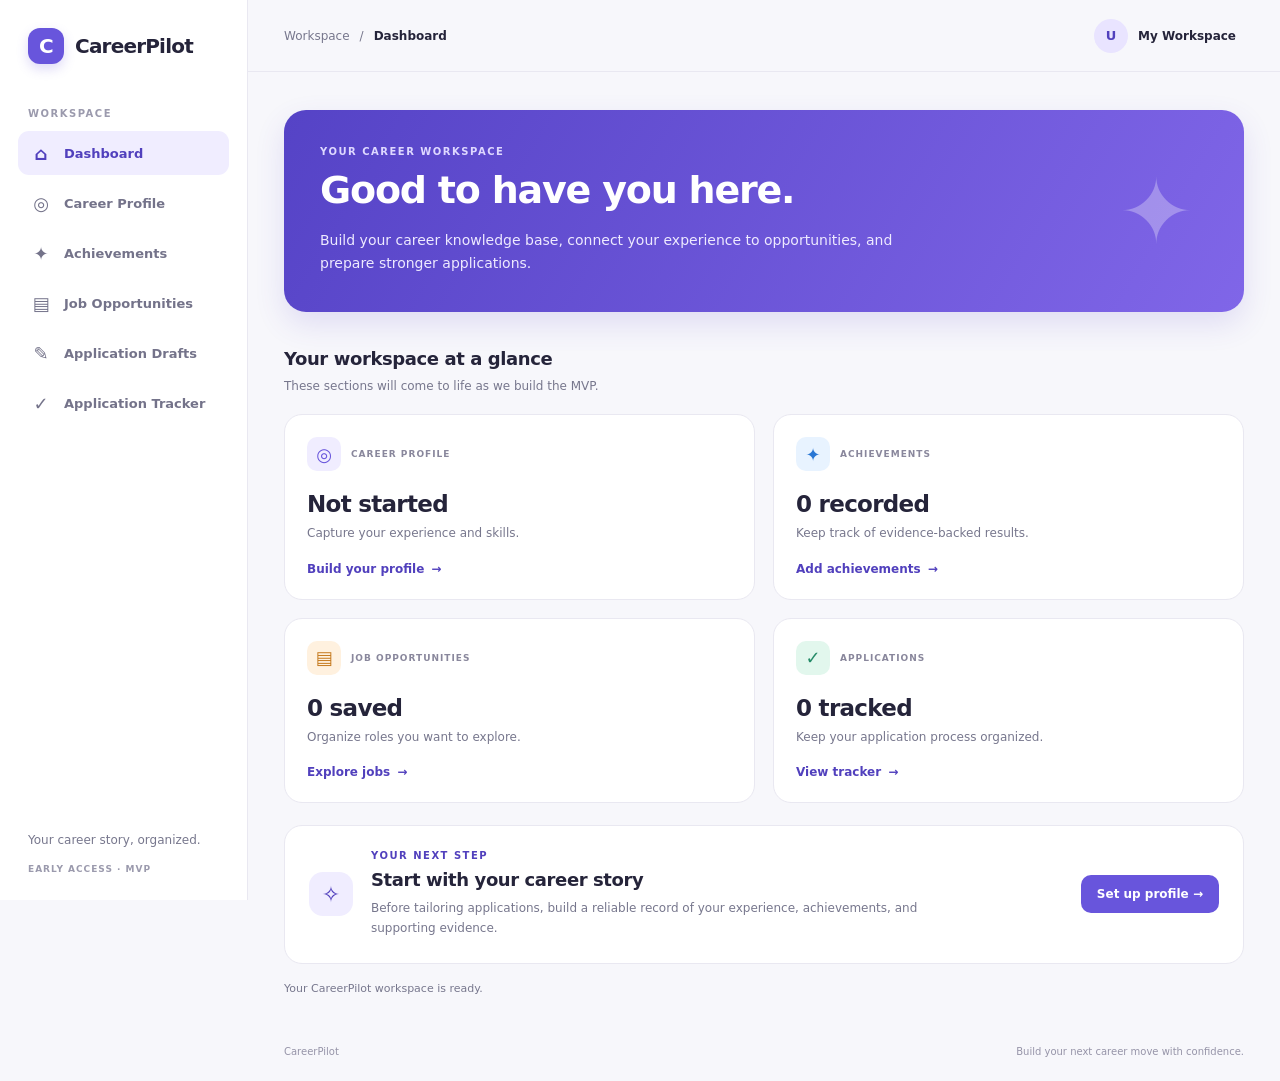
==== index.html @ 31413a55 "feat: refactor employment history into dialog-based CRUD" ====
<!DOCTYPE html>
<html lang="en">
<head>
  <meta charset="UTF-8">
  <meta name="viewport" content="width=device-width, initial-scale=1.0">
  <meta
    name="description"
    content="CareerPilot helps you organize your career evidence and job applications."
  >
  <title>CareerPilot — Job Search Copilot</title>
  <link rel="stylesheet" href="./src/css/styles.css">
  <script type="module" src="./src/js/app.js"></script>
</head>
<body>
  <!-- The sidebar and main column make up the shared application shell. -->
  <div class="app-shell">
    <aside class="sidebar" id="sidebar">
      <a
        class="brand"
        href="#dashboard"
        data-view="dashboard"
        aria-label="CareerPilot dashboard"
      >
        <span class="brand-mark" aria-hidden="true">C</span>
        <span>CareerPilot</span>
      </a>

      <p class="nav-heading">WORKSPACE</p>

      <nav class="main-nav" aria-label="Main navigation">
        <a class="nav-link active" href="#dashboard" data-view="dashboard"
          aria-current="page">
          <span class="nav-icon" aria-hidden="true">⌂</span>
          <span>Dashboard</span>
        </a>
        <a class="nav-link" href="#profile" data-view="profile">
          <span class="nav-icon" aria-hidden="true">◎</span>
          <span>Career Profile</span>
        </a>
        <a class="nav-link" href="#achievements" data-view="achievements">
          <span class="nav-icon" aria-hidden="true">✦</span>
          <span>Achievements</span>
        </a>
        <a class="nav-link" href="#jobs" data-view="jobs">
          <span class="nav-icon" aria-hidden="true">▤</span>
          <span>Job Opportunities</span>
        </a>
        <a class="nav-link" href="#drafts" data-view="drafts">
          <span class="nav-icon" aria-hidden="true">✎</span>
          <span>Application Drafts</span>
        </a>
        <a class="nav-link" href="#applications" data-view="applications">
          <span class="nav-icon" aria-hidden="true">✓</span>
          <span>Application Tracker</span>
        </a>
      </nav>

      <div class="sidebar-bottom">
        <p class="sidebar-note">Your career story, organized.</p>
        <span class="version-label">EARLY ACCESS · MVP</span>
      </div>
    </aside>

    <div class="main-column">
      <header class="topbar">
        <button
          class="menu-toggle"
          id="menu-toggle"
          type="button"
          aria-label="Toggle navigation"
          aria-expanded="false"
          aria-controls="sidebar"
        >☰</button>

        <div class="breadcrumb">
          <span>Workspace</span>
          <span aria-hidden="true">/</span>
          <span id="current-section">Dashboard</span>
        </div>

        <button class="profile-button" type="button" aria-label="User profile">
          <span class="avatar" aria-hidden="true">U</span>
          <span class="profile-label">My Workspace</span>
        </button>
      </header>

      <main id="main-content" class="main-content" tabindex="-1">
        <div
          class="ordinary-notification"
          id="ordinary-notification"
          hidden
        >
          <span class="ordinary-notification__message"></span>
          <button
            class="ordinary-notification__dismiss"
            type="button"
            aria-label="Dismiss notification"
          >Dismiss</button>
        </div>

        <div
          class="persistence-status"
          id="persistence-status"
          role="status"
          aria-live="polite"
          aria-atomic="true"
          hidden
        >
          <p class="persistence-status__message" id="persistence-persistent-warning" hidden></p>
          <p class="persistence-status__message" id="persistence-transient-warning" hidden></p>
        </div>

        <div
          class="discard-confirmation"
          id="discard-confirmation"
          role="group"
          aria-labelledby="discard-confirmation-title"
          aria-describedby="discard-confirmation-description"
          hidden
        >
          <h2 id="discard-confirmation-title">Discard unsaved changes?</h2>
          <p id="discard-confirmation-description">
            Your changes will be lost if you discard them.
          </p>
          <div class="discard-confirmation__actions">
            <button class="discard-confirmation__continue" id="continue-editing" type="button">
              Continue editing
            </button>
            <button class="discard-confirmation__discard" id="discard-changes" type="button">
              Discard changes
            </button>
          </div>
        </div>

        <section
          class="dashboard-view"
          data-page-view="dashboard"
          aria-labelledby="page-title"
        >
          <section class="welcome-section">
            <div>
              <p class="eyebrow">YOUR CAREER WORKSPACE</p>
              <h1 id="page-title">Good to have you here.</h1>
              <p class="welcome-copy">
                Build your career knowledge base, connect your experience to
                opportunities, and prepare stronger applications.
              </p>
            </div>
            <div class="welcome-symbol" aria-hidden="true">✦</div>
          </section>

          <section class="section-heading">
            <div>
              <h2>Your workspace at a glance</h2>
              <p>These sections will come to life as we build the MVP.</p>
            </div>
          </section>

          <section class="summary-grid" aria-label="Workspace overview">
            <article class="summary-card">
              <div class="card-top">
                <span class="card-icon purple" aria-hidden="true">◎</span>
                <span class="card-label">CAREER PROFILE</span>
              </div>
              <p class="card-value">Not started</p>
              <p class="card-description">Capture your experience and skills.</p>
              <a href="#profile" data-view="profile" class="card-link">
                Build your profile <span aria-hidden="true">→</span>
              </a>
            </article>

            <article class="summary-card">
              <div class="card-top">
                <span class="card-icon blue" aria-hidden="true">✦</span>
                <span class="card-label">ACHIEVEMENTS</span>
              </div>
              <p class="card-value">0 recorded</p>
              <p class="card-description">Keep track of evidence-backed results.</p>
              <a href="#achievements" data-view="achievements" class="card-link">
                Add achievements <span aria-hidden="true">→</span>
              </a>
            </article>

            <article class="summary-card">
              <div class="card-top">
                <span class="card-icon orange" aria-hidden="true">▤</span>
                <span class="card-label">JOB OPPORTUNITIES</span>
              </div>
              <p class="card-value">0 saved</p>
              <p class="card-description">Organize roles you want to explore.</p>
              <a href="#jobs" data-view="jobs" class="card-link">
                Explore jobs <span aria-hidden="true">→</span>
              </a>
            </article>

            <article class="summary-card">
              <div class="card-top">
                <span class="card-icon green" aria-hidden="true">✓</span>
                <span class="card-label">APPLICATIONS</span>
              </div>
              <p class="card-value">0 tracked</p>
              <p class="card-description">Keep your application process organized.</p>
              <a href="#applications" data-view="applications" class="card-link">
                View tracker <span aria-hidden="true">→</span>
              </a>
            </article>
          </section>

          <section class="next-step-card">
            <div class="next-step-icon" aria-hidden="true">✧</div>
            <div>
              <p class="eyebrow">YOUR NEXT STEP</p>
              <h2>Start with your career story</h2>
              <p>
                Before tailoring applications, build a reliable record of your
                experience, achievements, and supporting evidence.
              </p>
            </div>
            <a href="#profile" data-view="profile" class="primary-link">
              Set up profile <span aria-hidden="true">→</span>
            </a>
          </section>
        </section>

        <section
          class="profile-view"
          data-page-view="profile"
          aria-labelledby="profile-title"
          hidden
        >
          <div class="profile-card">
            <p class="eyebrow">YOUR CAREER STORY</p>
            <h1 id="profile-title">Career Profile</h1>
            <p class="profile-description">
              Capture the professional details you want to keep together.
            </p>
            <p class="profile-memory-note">
              Changes are saved in this browser when storage is available.
              Storage warnings will indicate when a change could not be saved.
            </p>

            <section id="profile-empty-state" aria-labelledby="profile-empty-title" hidden>
              <h2 id="profile-empty-title">Your profile is ready to create</h2>
              <p>Add your name, professional headline, summary, and skills.</p>
            </section>

            <section id="profile-details" aria-labelledby="profile-display-name" hidden>
              <h2 id="profile-display-name"></h2>
              <p id="profile-display-headline"></p>
              <div aria-labelledby="profile-summary-heading">
                <h3 id="profile-summary-heading">Summary</h3>
                <p id="profile-summary-text"></p>
                <button
                  id="profile-summary-toggle"
                  type="button"
                  aria-expanded="false"
                  aria-controls="profile-summary-text"
                  hidden
                >Expand summary</button>
              </div>
              <div aria-labelledby="profile-skills-heading">
                <h3 id="profile-skills-heading">Skills</h3>
                <ul id="profile-skills-list"></ul>
              </div>
            </section>

            <button class="profile-submit" id="profile-action" type="button">
              Create Profile
            </button>
          </div>

          <section class="employment-card" aria-labelledby="employment-title">
            <div class="employment-heading">
              <div>
                <p class="eyebrow">YOUR EXPERIENCE</p>
                <h2 id="employment-title" tabindex="-1">Employment History</h2>
                <p class="employment-description">Add roles to keep your work history organized.</p>
              </div>
              <button class="profile-submit" id="employment-add-action" type="button">
                Add Employment
              </button>
            </div>

            <div
              class="employment-list"
              id="employment-list"
              role="list"
              aria-label="Employment records"
              aria-live="polite"
            ></div>
            <p class="employment-empty" id="employment-empty">No employment records yet. Select Add Employment to add your first role.</p>
          </section>
        </section>

        <dialog
          class="profile-dialog"
          id="profile-dialog"
          aria-labelledby="profile-dialog-title"
          aria-describedby="profile-dialog-description"
        >
          <h2 id="profile-dialog-title">Create or edit your Career Profile</h2>
          <p id="profile-dialog-description">
            Add your name, professional headline, summary, and skills.
          </p>
          <form class="profile-form" id="profile-form" novalidate>
            <div class="profile-field">
              <label for="profile-full-name">Full name <span aria-hidden="true">*</span></label>
              <input
                id="profile-full-name"
                name="fullName"
                type="text"
                autocomplete="name"
                aria-describedby="profile-full-name-help profile-full-name-error"
                required
              >
              <p class="profile-field-help" id="profile-full-name-help">Your name as you want it shown in your profile.</p>
              <p class="profile-field-error" id="profile-full-name-error" hidden></p>
            </div>

            <div class="profile-field">
              <label for="profile-headline">Headline</label>
              <input
                id="profile-headline"
                name="headline"
                type="text"
                aria-describedby="profile-headline-error"
              >
              <p class="profile-field-error" id="profile-headline-error" hidden></p>
            </div>

            <div class="profile-field">
              <label for="profile-summary">Summary</label>
              <textarea
                id="profile-summary"
                name="summary"
                rows="5"
                aria-describedby="profile-summary-error"
              ></textarea>
              <p class="profile-field-error" id="profile-summary-error" hidden></p>
            </div>

            <div class="profile-field">
              <label for="profile-skills">Skills</label>
              <textarea
                id="profile-skills"
                name="skills"
                rows="5"
                aria-describedby="profile-skills-help profile-skills-error"
              ></textarea>
              <p class="profile-field-help" id="profile-skills-help">Enter one skill per line. Blank lines are ignored.</p>
              <p class="profile-field-error" id="profile-skills-error" hidden></p>
            </div>

            <div class="profile-form-actions">
              <button class="profile-submit" type="submit">Save profile</button>
              <button class="profile-cancel" id="profile-cancel" type="button">Cancel</button>
            </div>
          </form>
        </dialog>

        <dialog
          class="employment-dialog"
          id="employment-dialog"
          aria-labelledby="employment-dialog-title"
          aria-describedby="employment-dialog-description"
        >
          <h2 id="employment-dialog-title">Add or edit employment</h2>
          <p id="employment-dialog-description">
            Enter the employer, role, dates, and responsibilities for this employment record.
          </p>
          <form class="employment-form" id="employment-form" novalidate>
            <h3 class="employment-form-title" id="employment-form-title">Add employment</h3>

            <div class="employment-form-grid">
              <div class="profile-field">
                <label for="employment-employer">Employer <span aria-hidden="true">*</span></label>
                <input
                  id="employment-employer"
                  name="employer"
                  type="text"
                  aria-describedby="employment-employer-error"
                  required
                >
                <p class="profile-field-error" id="employment-employer-error" hidden></p>
              </div>

              <div class="profile-field">
                <label for="employment-role-title">Role title <span aria-hidden="true">*</span></label>
                <input
                  id="employment-role-title"
                  name="roleTitle"
                  type="text"
                  aria-describedby="employment-role-title-error"
                  required
                >
                <p class="profile-field-error" id="employment-role-title-error" hidden></p>
              </div>

              <div class="profile-field">
                <label for="employment-start-date">Start date <span aria-hidden="true">*</span></label>
                <input
                  id="employment-start-date"
                  name="startDate"
                  type="date"
                  aria-describedby="employment-start-date-error"
                  required
                >
                <p class="profile-field-error" id="employment-start-date-error" hidden></p>
              </div>

              <div class="profile-field">
                <label for="employment-end-date">End date</label>
                <input
                  id="employment-end-date"
                  name="endDate"
                  type="text"
                  placeholder="YYYY-MM-DD"
                  aria-describedby="employment-end-date-help employment-end-date-error"
                >
                <p class="profile-field-help" id="employment-end-date-help">Enter a date as YYYY-MM-DD, or leave blank if the end date is unknown.</p>
                <p class="profile-field-error" id="employment-end-date-error" hidden></p>
              </div>

              <div class="profile-field employment-current-field">
                <input
                  id="employment-is-current"
                  name="isCurrent"
                  type="checkbox"
                  aria-controls="employment-end-date"
                  aria-describedby="employment-is-current-help employment-is-current-error"
                >
                <label for="employment-is-current">This is my current role</label>
                <p class="profile-field-help" id="employment-is-current-help">When selected, the end date is disabled and saved with no end date.</p>
                <p class="profile-field-error" id="employment-is-current-error" hidden></p>
              </div>

              <div class="profile-field employment-responsibilities-field">
                <label for="employment-responsibilities">Responsibilities</label>
                <textarea
                  id="employment-responsibilities"
                  name="responsibilities"
                  rows="4"
                  aria-describedby="employment-responsibilities-help employment-responsibilities-error"
                ></textarea>
                <p class="profile-field-help" id="employment-responsibilities-help">Enter one responsibility per line. Blank lines are ignored.</p>
                <p class="profile-field-error" id="employment-responsibilities-error" hidden></p>
              </div>
            </div>

            <div class="profile-form-actions">
              <button class="profile-submit" id="employment-submit" type="submit">Save employment</button>
              <button class="employment-cancel" id="employment-cancel" type="button">Cancel</button>
            </div>
          </form>
        </dialog>

        <dialog
          class="employment-delete-dialog"
          id="employment-delete-dialog"
          aria-labelledby="employment-delete-dialog-title"
          aria-describedby="employment-delete-dialog-description"
        >
          <h2 id="employment-delete-dialog-title">Delete employment record?</h2>
          <div id="employment-delete-dialog-description">
            <p>
              Delete <strong id="employment-delete-record-name">this employment record</strong>.
              Linked achievements will remain but become unlinked.
            </p>
            <p>
              Linked achievements currently marked Verified will become Unverified.
              Other achievement content will remain unchanged.
            </p>
          </div>
          <div class="employment-delete-dialog-actions">
            <button class="employment-cancel" id="employment-delete-cancel" type="button">
              Cancel
            </button>
            <button class="employment-action employment-action--delete" id="employment-delete-confirm" type="button">
              Delete employment
            </button>
          </div>
        </dialog>

        <section
          class="achievement-view"
          data-page-view="achievements"
          aria-labelledby="achievements-title"
          hidden
        >
          <div class="achievement-card">
            <p class="eyebrow">YOUR CAREER EVIDENCE</p>
            <h1 id="achievements-title" tabindex="-1">Achievements</h1>
            <p class="achievement-description">
              Record actual results separately from potential impact, and keep
              supporting information together with each achievement.
            </p>
            <p class="achievement-verification-help" id="achievement-verification-help">
              Verification applies to the whole achievement. Unverified means it
              has not been confirmed; needs confirmation means you have marked it
              for further review; verified means you deliberately reviewed and
              confirmed it. Evidence and metric basis do not set verification.
            </p>
            <p class="achievement-memory-note">
              Changes are saved in this browser when storage is available.
              Storage warnings will indicate when a change could not be saved.
            </p>

            <div
              class="achievement-list"
              id="achievement-list"
              role="list"
              aria-label="Achievement records"
              aria-live="polite"
            ></div>
            <p class="achievement-empty" id="achievement-empty">
              No achievements yet. Add your first achievement below.
            </p>
            <form class="achievement-form" id="achievement-form" novalidate>
              <h2 class="achievement-form-title" id="achievement-form-title">
                Add achievement
              </h2>

              <div class="achievement-form-grid">
                <div class="achievement-field">
                  <label for="achievement-title">Title <span aria-hidden="true">*</span></label>
                  <input
                    id="achievement-title"
                    name="title"
                    type="text"
                    aria-describedby="achievement-title-error"
                    required
                  >
                  <p class="achievement-field-error" id="achievement-title-error" hidden></p>
                </div>

                <div class="achievement-field">
                  <label for="achievement-context">Context</label>
                  <textarea
                    id="achievement-context"
                    name="context"
                    rows="3"
                    aria-describedby="achievement-context-error"
                  ></textarea>
                  <p class="achievement-field-error" id="achievement-context-error" hidden></p>
                </div>

                <div class="achievement-field">
                  <label for="achievement-contribution">Contribution <span aria-hidden="true">*</span></label>
                  <textarea
                    id="achievement-contribution"
                    name="contribution"
                    rows="3"
                    aria-describedby="achievement-contribution-error"
                    required
                  ></textarea>
                  <p class="achievement-field-error" id="achievement-contribution-error" hidden></p>
                </div>

                <div class="achievement-field">
                  <label for="achievement-outcome">Actual outcome</label>
                  <textarea
                    id="achievement-outcome"
                    name="outcome"
                    rows="3"
                    aria-describedby="achievement-outcome-help achievement-outcome-error"
                  ></textarea>
                  <p class="achievement-field-help" id="achievement-outcome-help">
                    Describe a result that actually happened.
                  </p>
                  <p class="achievement-field-error" id="achievement-outcome-error" hidden></p>
                </div>

                <div class="achievement-field">
                  <label for="achievement-potential-impact">Potential impact</label>
                  <textarea
                    id="achievement-potential-impact"
                    name="potentialImpact"
                    rows="3"
                    aria-describedby="achievement-potential-impact-help achievement-potential-impact-error"
                  ></textarea>
                  <p class="achievement-field-help" id="achievement-potential-impact-help">
                    Describe an expected, estimated, or possible benefit; this is separate from the actual outcome.
                  </p>
                  <p class="achievement-field-error" id="achievement-potential-impact-error" hidden></p>
                </div>

                <div class="achievement-field">
                  <label for="achievement-employment">Employment record</label>
                  <select
                    id="achievement-employment"
                    name="employmentId"
                    aria-describedby="achievement-employment-error"
                  >
                    <option value="">No employment link</option>
                  </select>
                  <p class="achievement-field-error" id="achievement-employment-error" hidden></p>
                </div>
              </div>

              <fieldset class="achievement-collection">
                <legend>Actions</legend>
                <p class="achievement-field-help">Add each action as a separate entry.</p>
                <div class="achievement-entries" id="achievement-actions"></div>
                <button class="achievement-secondary" id="achievement-add-action" type="button">
                  Add action
                </button>
              </fieldset>

              <fieldset class="achievement-collection">
                <legend>Metrics</legend>
                <p class="achievement-field-help">
                  Add one or more metrics. A measured metric is not automatically verified.
                </p>
                <div class="achievement-entries" id="achievement-metrics"></div>
                <button class="achievement-secondary" id="achievement-add-metric" type="button">
                  Add metric
                </button>
              </fieldset>

              <fieldset class="achievement-collection">
                <legend>Supporting evidence</legend>
                <p class="achievement-field-help" id="achievement-evidence-help">
                  Enter each evidence value as JSON, such as a quoted string, number, object, array, boolean, or null.
                </p>
                <div class="achievement-entries" id="achievement-evidence"></div>
                <button class="achievement-secondary" id="achievement-add-evidence" type="button">
                  Add evidence entry
                </button>
              </fieldset>

              <div class="achievement-form-actions">
                <button class="achievement-submit" id="achievement-submit" type="submit">
                  Add achievement
                </button>
                <button class="achievement-cancel" id="achievement-cancel" type="button" hidden>
                  Cancel edit
                </button>
              </div>
            </form>
          </div>
        </section>

        <section
          class="placeholder-view"
          data-page-view="jobs"
          aria-labelledby="jobs-title"
          hidden
        >
          <div class="placeholder-card">
            <p class="eyebrow">YOUR NEXT OPPORTUNITY</p>
            <h1 id="jobs-title">Job Opportunities</h1>
            <p class="placeholder-description">
              A future space for saved jobs and the requirements you want to explore.
            </p>
            <p class="coming-soon">Coming soon</p>
          </div>
        </section>

        <section
          class="placeholder-view"
          data-page-view="drafts"
          aria-labelledby="drafts-title"
          hidden
        >
          <div class="placeholder-card">
            <p class="eyebrow">YOUR APPLICATION MATERIALS</p>
            <h1 id="drafts-title">Application Drafts</h1>
            <p class="placeholder-description">
              A future workspace for evidence-based CV bullets and cover letters.
            </p>
            <p class="coming-soon">Coming soon</p>
          </div>
        </section>

        <section
          class="placeholder-view"
          data-page-view="applications"
          aria-labelledby="applications-title"
          hidden
        >
          <div class="placeholder-card">
            <p class="eyebrow">YOUR JOB SEARCH</p>
            <h1 id="applications-title">Application Tracker</h1>
            <p class="placeholder-description">
              A future way to follow application stages and remember follow-ups.
            </p>
            <p class="coming-soon">Coming soon</p>
          </div>
        </section>

        <p class="app-status" id="app-status" role="status" aria-live="polite">
          CareerPilot is loading…
        </p>
      </main>

      <footer class="app-footer">
        <span>CareerPilot</span>
        <span>Build your next career move with confidence.</span>
      </footer>
    </div>
  </div>
</body>
</html>
---- src/css/styles.css ----
:root {
  font-family: Inter, ui-sans-serif, system-ui, -apple-system, BlinkMacSystemFont,
    "Segoe UI", sans-serif;
  color: #25243a;
  background: #f7f7fb;
  font-synthesis: none;
  text-rendering: optimizeLegibility;

  --color-text: #25243a;
  --color-muted: #77778d;
  --color-border: #e9e8f1;
  --color-surface: #ffffff;
  --color-primary: #6855dc;
  --color-primary-dark: #5140bd;
  --sidebar-width: 248px;
  --radius-card: 18px;
}

* {
  box-sizing: border-box;
}

html {
  min-width: 320px;
  scroll-behavior: smooth;
}

body {
  margin: 0;
  min-height: 100vh;
}

button,
a {
  font: inherit;
}

a {
  color: inherit;
  text-decoration: none;
}

/* Keep keyboard focus visible so users can tell which control is selected. */
button:focus-visible,
a:focus-visible {
  outline: 3px solid #9d91ff;
  outline-offset: 3px;
}

.app-shell {
  min-height: 100vh;
}

.sidebar {
  position: fixed;
  inset: 0 auto 0 0;
  z-index: 20;
  display: flex;
  flex-direction: column;
  width: var(--sidebar-width);
  padding: 28px 18px 20px;
  background: #fff;
  border-right: 1px solid var(--color-border);
}

.brand {
  display: flex;
  align-items: center;
  gap: 11px;
  padding: 0 10px;
  font-size: 20px;
  font-weight: 800;
  letter-spacing: -0.8px;
}

.brand-mark {
  display: grid;
  width: 36px;
  height: 36px;
  place-items: center;
  color: #fff;
  background: var(--color-primary);
  border-radius: 12px;
  box-shadow: 0 5px 12px rgb(104 85 220 / 22%);
}

.nav-heading {
  margin: 44px 10px 12px;
  color: #9b9aad;
  font-size: 10px;
  font-weight: 800;
  letter-spacing: 1.5px;
}

.main-nav {
  display: grid;
  gap: 6px;
}

.nav-link {
  display: flex;
  align-items: center;
  gap: 12px;
  min-height: 44px;
  padding: 11px 12px;
  color: #74738a;
  border-radius: 11px;
  font-size: 13px;
  font-weight: 600;
  transition: background 160ms ease, color 160ms ease;
}

.nav-link:hover {
  color: var(--color-primary-dark);
  background: #f7f5ff;
}

.nav-link.active {
  color: var(--color-primary-dark);
  background: #f0edff;
}

.nav-icon {
  display: inline-grid;
  width: 22px;
  place-items: center;
  font-size: 18px;
}

.sidebar-bottom {
  margin-top: auto;
  padding: 16px 10px 4px;
}

.sidebar-note {
  margin: 0 0 10px;
  color: var(--color-muted);
  font-size: 12px;
}

.version-label {
  color: #9b9aad;
  font-size: 9px;
  font-weight: 800;
  letter-spacing: 1px;
}

.main-column {
  min-height: 100vh;
  margin-left: var(--sidebar-width);
}

.topbar {
  position: sticky;
  top: 0;
  z-index: 10;
  display: flex;
  align-items: center;
  justify-content: space-between;
  min-height: 72px;
  padding: 12px 36px;
  background: rgb(247 247 251 / 92%);
  border-bottom: 1px solid var(--color-border);
  backdrop-filter: blur(12px);
}

.breadcrumb {
  display: flex;
  align-items: center;
  gap: 10px;
  color: var(--color-muted);
  font-size: 12px;
}

.breadcrumb span:last-child {
  color: var(--color-text);
  font-weight: 700;
}

.profile-button {
  display: flex;
  align-items: center;
  gap: 10px;
  padding: 5px 8px;
  color: var(--color-text);
  background: transparent;
  border: 0;
  border-radius: 10px;
  cursor: pointer;
}

.profile-button:hover {
  background: #efedf7;
}

.avatar {
  display: grid;
  width: 34px;
  height: 34px;
  place-items: center;
  color: var(--color-primary-dark);
  background: #e9e4ff;
  border-radius: 50%;
  font-size: 13px;
  font-weight: 800;
}

.profile-label {
  font-size: 12px;
  font-weight: 700;
}

.menu-toggle {
  display: none;
}

.main-content {
  width: min(100%, 1240px);
  margin: 0 auto;
  padding: 38px 36px 28px;
}

[hidden] {
  display: none !important;
}

.placeholder-view {
  display: grid;
  min-height: min(60vh, 520px);
  place-items: center;
}

.placeholder-card {
  width: min(100%, 720px);
  padding: clamp(24px, 5vw, 48px);
  background: var(--color-surface);
  border: 1px solid var(--color-border);
  border-radius: var(--radius-card);
  box-shadow: 0 12px 32px rgb(37 36 58 / 5%);
}

.placeholder-card .eyebrow {
  color: var(--color-primary-dark);
}

.placeholder-card h1 {
  margin: 0;
  font-size: clamp(26px, 4vw, 36px);
  line-height: 1.2;
}

.placeholder-description {
  max-width: 560px;
  margin: 16px 0 0;
  color: var(--color-muted);
  font-size: 14px;
  line-height: 1.7;
}

.coming-soon {
  display: inline-block;
  margin: 24px 0 0;
  padding: 8px 12px;
  color: var(--color-primary-dark);
  background: #f0edff;
  border-radius: 999px;
  font-size: 12px;
  font-weight: 800;
}

.welcome-section {
  position: relative;
  display: flex;
  align-items: center;
  justify-content: space-between;
  gap: 24px;
  overflow: hidden;
  padding: 36px;
  color: #fff;
  background: linear-gradient(120deg, #5543c6, #8066e8);
  border-radius: 22px;
  box-shadow: 0 12px 30px rgb(87 67 198 / 14%);
}

.eyebrow {
  margin: 0 0 12px;
  font-size: 10px;
  font-weight: 800;
  letter-spacing: 1.5px;
}

.welcome-section .eyebrow {
  color: #ded8ff;
}

.welcome-section h1 {
  max-width: 640px;
  margin: 0;
  font-size: clamp(26px, 3vw, 38px);
  line-height: 1.15;
  letter-spacing: -1.2px;
}

.welcome-copy {
  max-width: 620px;
  margin: 16px 0 0;
  color: #eeeaff;
  font-size: 14px;
  line-height: 1.7;
}

.welcome-symbol {
  flex-shrink: 0;
  padding: 0 14px;
  color: rgb(255 255 255 / 30%);
  font-size: 90px;
}

.section-heading {
  display: flex;
  align-items: end;
  justify-content: space-between;
  margin: 36px 0 18px;
}

.section-heading h2,
.next-step-card h2 {
  margin: 0;
  font-size: 18px;
  letter-spacing: -0.4px;
}

.section-heading p {
  margin: 8px 0 0;
  color: var(--color-muted);
  font-size: 12px;
  line-height: 1.6;
}

.summary-grid {
  display: grid;
  grid-template-columns: repeat(2, minmax(0, 1fr));
  gap: 18px;
}

.summary-card {
  min-width: 0;
  padding: 22px;
  background: var(--color-surface);
  border: 1px solid var(--color-border);
  border-radius: var(--radius-card);
  transition: transform 160ms ease, box-shadow 160ms ease;
}

.summary-card:hover {
  transform: translateY(-2px);
  box-shadow: 0 8px 22px rgb(37 36 58 / 5%);
}

.card-top {
  display: flex;
  align-items: center;
  gap: 10px;
}

.card-icon {
  display: grid;
  width: 34px;
  height: 34px;
  place-items: center;
  border-radius: 10px;
  font-size: 18px;
}

.purple {
  color: #6855dc;
  background: #f0edff;
}

.blue {
  color: #2876d4;
  background: #e8f3ff;
}

.orange {
  color: #c67b20;
  background: #fff1df;
}

.green {
  color: #258b68;
  background: #e2f7ed;
}

.card-label {
  color: #89879c;
  font-size: 9px;
  font-weight: 800;
  letter-spacing: 1px;
}

.card-value {
  margin: 20px 0 7px;
  font-size: 23px;
  font-weight: 800;
  letter-spacing: -0.7px;
}

.card-description {
  margin: 0;
  color: var(--color-muted);
  font-size: 12px;
  line-height: 1.6;
}

.card-link {
  display: inline-flex;
  align-items: center;
  gap: 7px;
  margin-top: 18px;
  color: var(--color-primary-dark);
  font-size: 12px;
  font-weight: 800;
}

.card-link:hover,
.primary-link:hover {
  text-decoration: underline;
  text-underline-offset: 4px;
}

.next-step-card {
  display: flex;
  align-items: center;
  gap: 18px;
  margin-top: 22px;
  padding: 24px;
  background: #fff;
  border: 1px solid var(--color-border);
  border-radius: var(--radius-card);
}

.next-step-icon {
  display: grid;
  flex-shrink: 0;
  width: 44px;
  height: 44px;
  place-items: center;
  color: var(--color-primary-dark);
  background: #f0edff;
  border-radius: 14px;
  font-size: 22px;
}

.next-step-card .eyebrow {
  margin-bottom: 8px;
  color: var(--color-primary-dark);
}

.next-step-card p:last-child {
  max-width: 560px;
  margin: 8px 0 0;
  color: var(--color-muted);
  font-size: 12px;
  line-height: 1.7;
}

.primary-link {
  flex-shrink: 0;
  margin-left: auto;
  padding: 12px 16px;
  color: #fff;
  background: var(--color-primary);
  border-radius: 10px;
  font-size: 12px;
  font-weight: 700;
}

.primary-link:hover {
  background: var(--color-primary-dark);
  text-decoration: none;
}

.app-status {
  min-height: 18px;
  margin: 18px 0 0;
  color: var(--color-muted);
  font-size: 11px;
}

.ordinary-notification {
  display: grid;
  grid-template-columns: minmax(0, 1fr) auto;
  align-items: center;
  gap: 12px;
  width: 100%;
  min-width: 0;
  margin: 0 0 18px;
  padding: 12px 14px;
  border: 1px solid;
  border-radius: 9px;
  font-size: 14px;
  font-weight: 600;
  line-height: 1.5;
  overflow-wrap: anywhere;
}

.ordinary-notification[hidden] {
  display: none;
}

.ordinary-notification[data-type="success"] {
  color: #14532d;
  background: #f0fdf4;
  border-color: #4d8b5f;
}

.ordinary-notification[data-type="error"] {
  color: #861c19;
  background: #fef2f2;
  border-color: #a12622;
}

.ordinary-notification__message {
  min-width: 0;
}

.ordinary-notification__dismiss {
  min-height: 40px;
  padding: 8px 12px;
  color: inherit;
  background: transparent;
  border: 1px solid currentColor;
  border-radius: 7px;
  font: inherit;
  cursor: pointer;
}

.ordinary-notification__dismiss:focus-visible,
.discard-confirmation button:focus-visible {
  outline: 3px solid #9d91ff;
  outline-offset: 3px;
}

.discard-confirmation {
  width: min(100%, 32rem);
  max-height: min(90vh, 40rem);
  margin: 0;
  padding: 24px;
  color: var(--color-text);
  background: var(--color-surface);
  border: 1px solid var(--color-border);
  border-radius: 14px;
  box-shadow: 0 20px 60px rgb(22 20 48 / 24%);
  overflow: auto;
}

.discard-confirmation h2 {
  margin: 0;
  font-size: 20px;
  line-height: 1.3;
}

.discard-confirmation p {
  margin: 12px 0 0;
  color: #555469;
  line-height: 1.5;
  overflow-wrap: anywhere;
}

.discard-confirmation__actions {
  display: flex;
  flex-wrap: wrap;
  justify-content: flex-end;
  gap: 10px;
  margin-top: 24px;
}

.discard-confirmation__actions button {
  min-height: 44px;
  padding: 9px 14px;
  border: 1px solid var(--color-border);
  border-radius: 8px;
  font: inherit;
  font-weight: 700;
  cursor: pointer;
}

.discard-confirmation__continue {
  color: var(--color-text);
  background: #fff;
}

.discard-confirmation__actions .discard-confirmation__discard {
  color: #fff;
  background: #861c19;
  border-color: #861c19;
}

.persistence-status {
  display: grid;
  width: 100%;
  min-width: 0;
  gap: 8px;
  margin: 0 0 18px;
}

.persistence-status__message {
  min-width: 0;
  margin: 0;
  padding: 12px 14px;
  color: #71320d;
  background: #fff7ed;
  border: 1px solid #c2410c;
  border-radius: 9px;
  font-size: 13px;
  font-weight: 600;
  line-height: 1.5;
  overflow-wrap: anywhere;
}

.app-footer {
  display: flex;
  justify-content: space-between;
  gap: 12px;
  padding: 18px 36px 24px;
  color: #9694a8;
  font-size: 10px;
}

.validation-demo {
  width: min(100% - 32px, 680px);
  margin: 48px auto;
  padding: 32px;
  color: var(--color-text);
  background: var(--color-surface);
  border: 1px solid var(--color-border);
  border-radius: var(--radius-card);
  box-shadow: 0 12px 36px rgb(37 36 58 / 6%);
}

.validation-demo__back-link {
  color: var(--color-primary-dark);
  font-size: 14px;
  font-weight: 700;
}

.validation-demo__eyebrow {
  margin: 28px 0 8px;
  color: var(--color-primary-dark);
  font-size: 12px;
  font-weight: 800;
  letter-spacing: 0.08em;
}

.validation-demo h1 {
  margin: 0;
  font-size: clamp(26px, 6vw, 36px);
  line-height: 1.2;
}

.validation-demo__intro {
  margin: 14px 0 28px;
  color: var(--color-muted);
  line-height: 1.6;
}

.validation-demo__field {
  margin-top: 22px;
}

.validation-demo__field label {
  display: block;
  margin-bottom: 8px;
  font-weight: 700;
}

.validation-demo__field input {
  width: 100%;
  min-height: 44px;
  padding: 10px 12px;
  color: var(--color-text);
  background: #fff;
  border: 1px solid #aaa8bd;
  border-radius: 8px;
  font: inherit;
}

.validation-demo__field input:focus-visible {
  outline: 3px solid #9d91ff;
  outline-offset: 3px;
}

.validation-demo__field input[aria-invalid="true"] {
  border-color: #a12622;
}

.validation-demo__help,
.validation-demo__field-error {
  margin: 7px 0 0;
  font-size: 14px;
  line-height: 1.5;
}

.validation-demo__help {
  color: #555469;
}

.validation-demo__field-error {
  color: #861c19;
  font-weight: 700;
}

.validation-demo__actions {
  display: flex;
  flex-wrap: wrap;
  gap: 12px;
  margin-top: 26px;
}

.validation-demo__actions button {
  min-height: 44px;
  padding: 10px 16px;
  color: #fff;
  background: var(--color-primary-dark);
  border: 0;
  border-radius: 8px;
  font: inherit;
  font-weight: 700;
  cursor: pointer;
}

.validation-demo__actions button:hover {
  background: #3f3298;
}

.validation-demo__actions button:focus-visible {
  outline: 3px solid #9d91ff;
  outline-offset: 3px;
}

.validation-demo .demo-feedback {
  margin: 22px 0 0;
  padding: 12px 14px;
  border: 1px solid;
  border-radius: 8px;
  font-weight: 700;
  line-height: 1.5;
}

.validation-demo .demo-feedback[hidden],
.validation-demo__field-error[hidden] {
  display: none;
}

.validation-demo .demo-feedback--success {
  color: #14532d;
  background: #f0fdf4;
  border-color: #4d8b5f;
}

.validation-demo .demo-feedback--warning {
  color: #713f12;
  background: #fffbeb;
  border-color: #9a6700;
}

.validation-demo .demo-feedback--error {
  color: #861c19;
  background: #fef2f2;
  border-color: #a12622;
}

.profile-view {
  width: min(100%, 820px);
  margin: 0 auto;
}

.profile-card {
  padding: clamp(22px, 4vw, 36px);
  background: var(--color-surface);
  border: 1px solid var(--color-border);
  border-radius: var(--radius-card);
  box-shadow: 0 12px 32px rgb(37 36 58 / 5%);
}

.employment-card {
  margin-top: 22px;
  padding: clamp(22px, 4vw, 36px);
  background: var(--color-surface);
  border: 1px solid var(--color-border);
  border-radius: var(--radius-card);
  box-shadow: 0 12px 32px rgb(37 36 58 / 5%);
}

.employment-heading {
  display: flex;
  align-items: flex-start;
  justify-content: space-between;
  gap: 16px;
}

.employment-heading .eyebrow {
  margin-bottom: 8px;
  color: var(--color-primary-dark);
}

.employment-heading h2 {
  margin: 0;
  font-size: clamp(21px, 3vw, 28px);
  line-height: 1.2;
}

.employment-description {
  margin: 10px 0 0;
  color: var(--color-muted);
  font-size: 13px;
  line-height: 1.6;
}

.employment-list {
  display: grid;
  gap: 14px;
  margin-top: 22px;
}

.employment-record {
  min-width: 0;
  padding: 16px;
  background: #fff;
  border: 1px solid var(--color-border);
  border-radius: 12px;
}

.employment-record-title {
  margin: 0;
  overflow-wrap: anywhere;
  font-size: 18px;
  line-height: 1.35;
}

.employment-record-employer {
  margin: 5px 0 0;
  color: var(--color-text);
  font-size: 14px;
  font-weight: 600;
  line-height: 1.5;
  overflow-wrap: anywhere;
}

.employment-record-dates {
  margin: 4px 0 0;
  color: var(--color-muted);
  font-size: 13px;
  line-height: 1.5;
  overflow-wrap: anywhere;
}

.employment-record-responsibilities {
  margin: 12px 0 0;
  padding-left: 20px;
  color: var(--color-muted);
  font-size: 13px;
  line-height: 1.6;
  overflow-wrap: anywhere;
}

.employment-record-actions {
  display: flex;
  flex-wrap: wrap;
  gap: 10px;
  margin-top: 14px;
}

.employment-empty {
  margin: 22px 0 0;
  padding: 18px;
  color: var(--color-muted);
  background: #faf9ff;
  border: 1px dashed #c7c2de;
  border-radius: 10px;
  font-size: 13px;
  line-height: 1.6;
}

.employment-empty[hidden] {
  display: none;
}

.employment-action,
.employment-cancel {
  min-height: 44px;
  padding: 8px 13px;
  color: var(--color-primary-dark);
  background: #f5f3ff;
  border: 1px solid #d7d1f4;
  border-radius: 8px;
  font: inherit;
  font-size: 13px;
  font-weight: 700;
  cursor: pointer;
}

.employment-action--delete {
  color: #861c19;
  background: #fef2f2;
  border-color: #e7b7b5;
}

.employment-action:hover,
.employment-cancel:hover {
  background: #ebe7ff;
}

.employment-action--delete:hover {
  background: #fee2e2;
}

.employment-action:focus-visible,
.employment-cancel:focus-visible {
  outline: 3px solid #9d91ff;
  outline-offset: 3px;
}

.employment-dialog,
.employment-delete-dialog {
  width: min(680px, calc(100vw - 32px));
  max-width: 100%;
  max-height: calc(100vh - 32px);
  max-height: calc(100dvh - 32px);
  margin: auto;
  padding: clamp(20px, 4vw, 32px);
  overflow-y: auto;
  color: var(--color-text);
  background: var(--color-surface);
  border: 1px solid var(--color-border);
  border-radius: var(--radius-card);
  box-shadow: 0 20px 60px rgb(37 36 58 / 20%);
}

.employment-dialog::backdrop,
.employment-delete-dialog::backdrop {
  background: rgb(37 36 58 / 56%);
  backdrop-filter: blur(2px);
}

.employment-dialog > h2,
.employment-delete-dialog > h2 {
  margin: 0;
  font-size: clamp(21px, 3vw, 26px);
  line-height: 1.25;
  overflow-wrap: anywhere;
}

.employment-dialog > p,
.employment-delete-dialog-description p {
  margin: 10px 0 0;
  color: var(--color-muted);
  font-size: 14px;
  line-height: 1.6;
  overflow-wrap: anywhere;
}

.employment-dialog .employment-form {
  margin-top: 22px;
  padding-top: 0;
  border-top: 0;
}

.employment-delete-dialog {
  width: min(520px, calc(100vw - 32px));
}

.employment-delete-dialog-actions {
  display: flex;
  flex-wrap: wrap;
  justify-content: flex-end;
  gap: 10px;
  margin-top: 22px;
}

.employment-form {
  margin-top: 26px;
  padding-top: 22px;
  border-top: 1px solid var(--color-border);
}

.employment-form-title {
  margin: 0;
  font-size: 17px;
}

.employment-form-grid {
  display: grid;
  grid-template-columns: repeat(2, minmax(0, 1fr));
  gap: 0 18px;
  margin-top: 4px;
}

.employment-current-field {
  display: flex;
  align-items: center;
  align-content: center;
  flex-wrap: wrap;
  gap: 10px;
}

.employment-current-field label {
  margin: 0;
  cursor: pointer;
}

.employment-current-field .profile-field-help,
.employment-current-field .profile-field-error {
  flex-basis: 100%;
}

.employment-responsibilities-field {
  grid-column: 1 / -1;
}

.profile-card > .eyebrow {
  color: var(--color-primary-dark);
}

.profile-card h1 {
  margin: 0;
  font-size: clamp(26px, 4vw, 36px);
  line-height: 1.2;
}

.profile-description {
  margin: 12px 0 0;
  color: var(--color-muted);
  font-size: 14px;
  line-height: 1.6;
}

.profile-memory-note {
  margin: 18px 0 0;
  padding: 12px 14px;
  color: #5140a0;
  background: #f4f1ff;
  border: 1px solid #ddd6ff;
  border-radius: 9px;
  font-size: 13px;
  line-height: 1.5;
}

.profile-form {
  margin-top: 26px;
}

.profile-field {
  margin-top: 20px;
}

.profile-field:first-child {
  margin-top: 0;
}

.profile-field label {
  display: block;
  margin-bottom: 8px;
  font-size: 14px;
  font-weight: 700;
}

.profile-field input,
.profile-field textarea {
  display: block;
  width: 100%;
  min-height: 44px;
  padding: 10px 12px;
  color: var(--color-text);
  background: #fff;
  border: 1px solid #aaa8bd;
  border-radius: 8px;
  font: inherit;
}

.profile-field textarea {
  min-height: 112px;
  resize: vertical;
}

.employment-current-field input {
  width: 18px;
  height: 18px;
  min-height: 18px;
  padding: 0;
  accent-color: var(--color-primary);
}

.profile-field input:focus-visible,
.profile-field textarea:focus-visible,
.profile-submit:focus-visible {
  outline: 3px solid #9d91ff;
  outline-offset: 3px;
}

.profile-field input[aria-invalid="true"],
.profile-field textarea[aria-invalid="true"] {
  border-color: #a12622;
}

.profile-field-help,
.profile-field-error {
  margin: 7px 0 0;
  font-size: 13px;
  line-height: 1.5;
}

.profile-field-help {
  color: #555469;
}

.profile-field-error {
  color: #861c19;
  font-weight: 700;
}

.profile-field-error[hidden] {
  display: none;
}

.profile-form-actions {
  display: flex;
  flex-wrap: wrap;
  gap: 12px;
  margin-top: 26px;
}

.profile-submit {
  min-height: 44px;
  padding: 10px 16px;
  color: #fff;
  background: var(--color-primary-dark);
  border: 0;
  border-radius: 8px;
  font: inherit;
  font-weight: 700;
  cursor: pointer;
}

.profile-submit:hover {
  background: #3f3298;
}

.achievement-view {
  width: min(100%, 980px);
  margin: 0 auto;
}

.achievement-card {
  padding: clamp(22px, 4vw, 36px);
  background: var(--color-surface);
  border: 1px solid var(--color-border);
  border-radius: var(--radius-card);
  box-shadow: 0 12px 32px rgb(37 36 58 / 5%);
}

.achievement-card > .eyebrow {
  color: var(--color-primary-dark);
}

.achievement-card h1 {
  margin: 0;
  font-size: clamp(26px, 4vw, 36px);
  line-height: 1.2;
}

.achievement-description {
  margin: 12px 0 0;
  color: var(--color-muted);
  font-size: 14px;
  line-height: 1.6;
}

.achievement-verification-help {
  margin: 16px 0 0;
  padding: 12px 14px;
  color: var(--color-text);
  background: #faf9ff;
  border: 1px solid var(--color-border);
  border-radius: 9px;
  font-size: 13px;
  line-height: 1.6;
}

.achievement-memory-note {
  margin: 18px 0 0;
  padding: 12px 14px;
  color: #5140a0;
  background: #f4f1ff;
  border: 1px solid #ddd6ff;
  border-radius: 9px;
  font-size: 13px;
  line-height: 1.5;
}

.achievement-list {
  display: grid;
  gap: 14px;
  margin-top: 22px;
}

.achievement-empty {
  margin: 22px 0 0;
  padding: 18px;
  color: var(--color-muted);
  background: #faf9ff;
  border: 1px dashed #c7c2de;
  border-radius: 10px;
  font-size: 13px;
  line-height: 1.6;
}

.achievement-record {
  min-width: 0;
  padding: 18px;
  background: #fff;
  border: 1px solid var(--color-border);
  border-radius: 12px;
}

.achievement-record-title {
  margin: 0;
  overflow-wrap: anywhere;
  font-size: 18px;
}

.achievement-verification {
  display: grid;
  gap: 8px;
  margin-top: 14px;
  padding: 14px;
  background: #faf9ff;
  border: 1px solid var(--color-border);
  border-radius: 10px;
}

.achievement-verification-heading {
  margin: 0;
  font-size: 13px;
}

.achievement-verification-current {
  width: fit-content;
  margin: 0;
  padding: 4px 9px;
  border: 1px solid #aaa8bd;
  border-radius: 999px;
  font-size: 13px;
  font-weight: 700;
}

.achievement-verification-control {
  display: grid;
  grid-template-columns: minmax(0, 1fr) auto;
  align-items: end;
  gap: 8px 12px;
}

.achievement-verification-control label {
  grid-column: 1 / -1;
  font-size: 13px;
  font-weight: 700;
}

.achievement-status-select {
  width: 100%;
  min-width: 0;
  min-height: 40px;
  padding: 8px 10px;
  color: var(--color-text);
  background: #fff;
  border: 1px solid #aaa8bd;
  border-radius: 8px;
  font: inherit;
  font-size: 13px;
}

.achievement-record-section {
  margin-top: 16px;
}

.achievement-record-section h4 {
  margin: 0;
  font-size: 13px;
}

.achievement-record-text {
  margin: 6px 0 0;
  color: var(--color-muted);
  font-size: 13px;
  line-height: 1.6;
  overflow-wrap: anywhere;
  white-space: pre-wrap;
}

.achievement-record-list {
  display: grid;
  gap: 7px;
  margin: 7px 0 0;
  padding-left: 20px;
  font-size: 13px;
  line-height: 1.6;
  overflow-wrap: anywhere;
}

.achievement-evidence-value {
  margin: 0;
  padding: 10px;
  overflow-wrap: anywhere;
  white-space: pre-wrap;
  color: var(--color-text);
  background: #f8f7fc;
  border-radius: 7px;
  font: inherit;
  font-size: 12px;
}

.achievement-record-actions,
.achievement-form-actions {
  display: flex;
  flex-wrap: wrap;
  gap: 10px;
  margin-top: 18px;
}

.achievement-action-button,
.achievement-submit,
.achievement-cancel,
.achievement-secondary,
.achievement-remove {
  min-height: 40px;
  padding: 8px 13px;
  border: 1px solid #d7d1f4;
  border-radius: 8px;
  font: inherit;
  font-size: 13px;
  font-weight: 700;
  cursor: pointer;
}

.achievement-action-button,
.achievement-cancel,
.achievement-secondary,
.achievement-remove {
  color: var(--color-primary-dark);
  background: #f5f3ff;
}

.achievement-action-button--delete {
  color: #861c19;
  background: #fef2f2;
  border-color: #e7b7b5;
}

.achievement-action-button:hover,
.achievement-cancel:hover,
.achievement-secondary:hover,
.achievement-remove:hover {
  background: #ebe7ff;
}

.achievement-action-button--delete:hover {
  background: #fee2e2;
}

.achievement-submit {
  min-height: 44px;
  padding: 10px 16px;
  color: #fff;
  background: var(--color-primary-dark);
  border-color: transparent;
  font-size: 14px;
}

.achievement-submit:hover {
  background: #3f3298;
}

.achievement-action-button:focus-visible,
.achievement-submit:focus-visible,
.achievement-cancel:focus-visible,
.achievement-secondary:focus-visible,
.achievement-remove:focus-visible,
.achievement-status-select:focus-visible,
.achievement-field input:focus-visible,
.achievement-field textarea:focus-visible,
.achievement-field select:focus-visible {
  outline: 3px solid #9d91ff;
  outline-offset: 3px;
}

.achievement-field-error[hidden] {
  display: none;
}

.achievement-form {
  margin-top: 28px;
  padding-top: 24px;
  border-top: 1px solid var(--color-border);
}

.achievement-form-title {
  margin: 0;
  font-size: 18px;
}

.achievement-form-grid {
  display: grid;
  grid-template-columns: repeat(2, minmax(0, 1fr));
  gap: 0 18px;
  margin-top: 4px;
}

.achievement-field {
  min-width: 0;
  margin-top: 20px;
}

.achievement-field label {
  display: block;
  margin-bottom: 8px;
  font-size: 14px;
  font-weight: 700;
}

.achievement-field input,
.achievement-field textarea,
.achievement-field select {
  display: block;
  width: 100%;
  min-height: 44px;
  padding: 10px 12px;
  color: var(--color-text);
  background: #fff;
  border: 1px solid #aaa8bd;
  border-radius: 8px;
  font: inherit;
}

.achievement-field textarea {
  min-height: 100px;
  resize: vertical;
}

@media (max-width: 520px) {
  .employment-heading {
    flex-direction: column;
  }

  #employment-add-action {
    width: 100%;
  }

  .employment-dialog,
  .employment-delete-dialog {
    width: calc(100vw - 24px);
    max-height: calc(100vh - 24px);
    max-height: calc(100dvh - 24px);
    padding: 18px;
    border-radius: 14px;
  }

  .employment-delete-dialog-actions {
    flex-direction: column-reverse;
  }

  .employment-delete-dialog-actions button {
    width: 100%;
  }

  .achievement-verification-control {
    grid-template-columns: minmax(0, 1fr);
  }

  .achievement-verification-control label {
    grid-column: auto;
  }

  .achievement-status-update {
    width: 100%;
  }
}

.achievement-field input[aria-invalid="true"],
.achievement-field textarea[aria-invalid="true"],
.achievement-field select[aria-invalid="true"] {
  border-color: #a12622;
}

.achievement-field-help,
.achievement-field-error {
  margin: 7px 0 0;
  font-size: 13px;
  line-height: 1.5;
  overflow-wrap: anywhere;
}

.achievement-field-help {
  color: #555469;
}

.achievement-field-error {
  color: #861c19;
  font-weight: 700;
}

.achievement-collection {
  min-width: 0;
  margin: 24px 0 0;
  padding: 16px;
  border: 1px solid var(--color-border);
  border-radius: 10px;
}

.achievement-collection legend {
  padding: 0 6px;
  font-size: 14px;
  font-weight: 800;
}

.achievement-collection > .achievement-field-help {
  margin-top: 0;
}

.achievement-entries {
  display: grid;
  gap: 14px;
  margin-top: 14px;
}

.achievement-entry {
  min-width: 0;
  padding: 14px;
  background: #faf9ff;
  border: 1px solid var(--color-border);
  border-radius: 9px;
}

.achievement-entry .achievement-field {
  margin-top: 0;
}

.achievement-entry .achievement-field + .achievement-field {
  margin-top: 14px;
}

.achievement-action-entry,
.achievement-evidence-entry {
  display: grid;
  grid-template-columns: minmax(0, 1fr) auto;
  align-items: end;
  gap: 12px;
}

.achievement-metric-fields {
  display: grid;
  grid-template-columns: minmax(0, 1.3fr) minmax(90px, 0.7fr) minmax(110px, 0.8fr) minmax(120px, 0.9fr) minmax(130px, 0.9fr);
  gap: 12px;
}

.achievement-metric-fields .achievement-field {
  margin-top: 0;
}

.achievement-remove {
  white-space: nowrap;
}

@media (max-width: 900px) {
  .achievement-metric-fields {
    grid-template-columns: repeat(2, minmax(0, 1fr));
  }
}

@media (max-width: 760px) {
  .employment-form-grid {
    grid-template-columns: 1fr;
  }

  .employment-heading {
    align-items: stretch;
  }

  #employment-add-action {
    flex-shrink: 0;
  }

  .employment-responsibilities-field {
    grid-column: auto;
  }

  .achievement-form-grid,
  .achievement-metric-fields {
    grid-template-columns: 1fr;
  }

  .achievement-action-entry,
  .achievement-evidence-entry {
    grid-template-columns: 1fr;
  }

  .achievement-remove {
    justify-self: start;
  }

  .achievement-collection {
    padding: 12px;
  }
}

@media (min-width: 1400px) {
  .summary-grid {
    grid-template-columns: repeat(4, minmax(0, 1fr));
  }
}

@media (max-width: 1000px) {
  :root {
    --sidebar-width: 220px;
  }

  .main-content {
    padding: 28px 24px;
  }

  .topbar {
    padding-inline: 24px;
  }

  .welcome-section {
    padding: 28px;
  }

  .next-step-card {
    align-items: flex-start;
    flex-wrap: wrap;
  }

  .primary-link {
    margin-left: 62px;
  }
}

@media (max-width: 760px) {
  /* On smaller screens, the menu button opens this off-canvas sidebar. */
  .topbar {
    z-index: 21;
  }

  .sidebar {
    width: min(290px, 86vw);
    transform: translateX(-105%);
    visibility: hidden;
    transition: transform 180ms ease, visibility 180ms ease;
    box-shadow: 12px 0 30px rgb(37 36 58 / 10%);
  }

  .sidebar.is-open {
    transform: translateX(0);
    visibility: visible;
  }

  .main-column {
    margin-left: 0;
  }

  .topbar {
    min-height: 64px;
    padding: 10px 16px;
    gap: 12px;
  }

  .menu-toggle {
    display: inline-flex;
    align-items: center;
    justify-content: center;
    flex-shrink: 0;
    width: 40px;
    height: 40px;
    color: var(--color-text);
    background: #fff;
    border: 1px solid var(--color-border);
    border-radius: 10px;
    cursor: pointer;
  }

  .breadcrumb {
    flex: 1;
    gap: 7px;
  }

  .profile-label {
    display: none;
  }

  .main-content {
    padding: 22px 16px;
  }

  .persistence-status {
    width: 100%;
  }

  .persistence-status__message {
    padding: 11px 12px;
  }

  .ordinary-notification {
    width: 100%;
    padding: 11px 12px;
  }

  .discard-confirmation {
    width: 100%;
    padding: 20px;
  }

  .discard-confirmation__actions {
    justify-content: stretch;
  }

  .discard-confirmation__actions button {
    flex: 1 1 100%;
  }

  .welcome-section {
    min-height: 210px;
    padding: 25px 22px;
    border-radius: 18px;
  }

  .welcome-section h1 {
    font-size: 28px;
  }

  .welcome-copy {
    font-size: 13px;
  }

  .welcome-symbol {
    display: none;
  }

  .section-heading {
    margin-top: 28px;
  }

  .validation-demo {
    margin: 16px auto;
    padding: 22px 18px;
  }

  .summary-grid {
    grid-template-columns: 1fr;
    gap: 12px;
  }

  .summary-card {
    padding: 19px;
  }

  .next-step-card {
    gap: 14px;
    padding: 20px;
  }

  .next-step-card > div:nth-child(2) {
    flex: 1;
    min-width: 0;
  }

  .primary-link {
    margin-left: 58px;
  }

  .app-footer {
    flex-direction: column;
    padding: 16px;
  }
}

@media (prefers-reduced-motion: reduce) {
  *,
  *::before,
  *::after {
    scroll-behavior: auto !important;
    transition-duration: 0.01ms !important;
    animation-duration: 0.01ms !important;
    animation-iteration-count: 1 !important;
  }
}
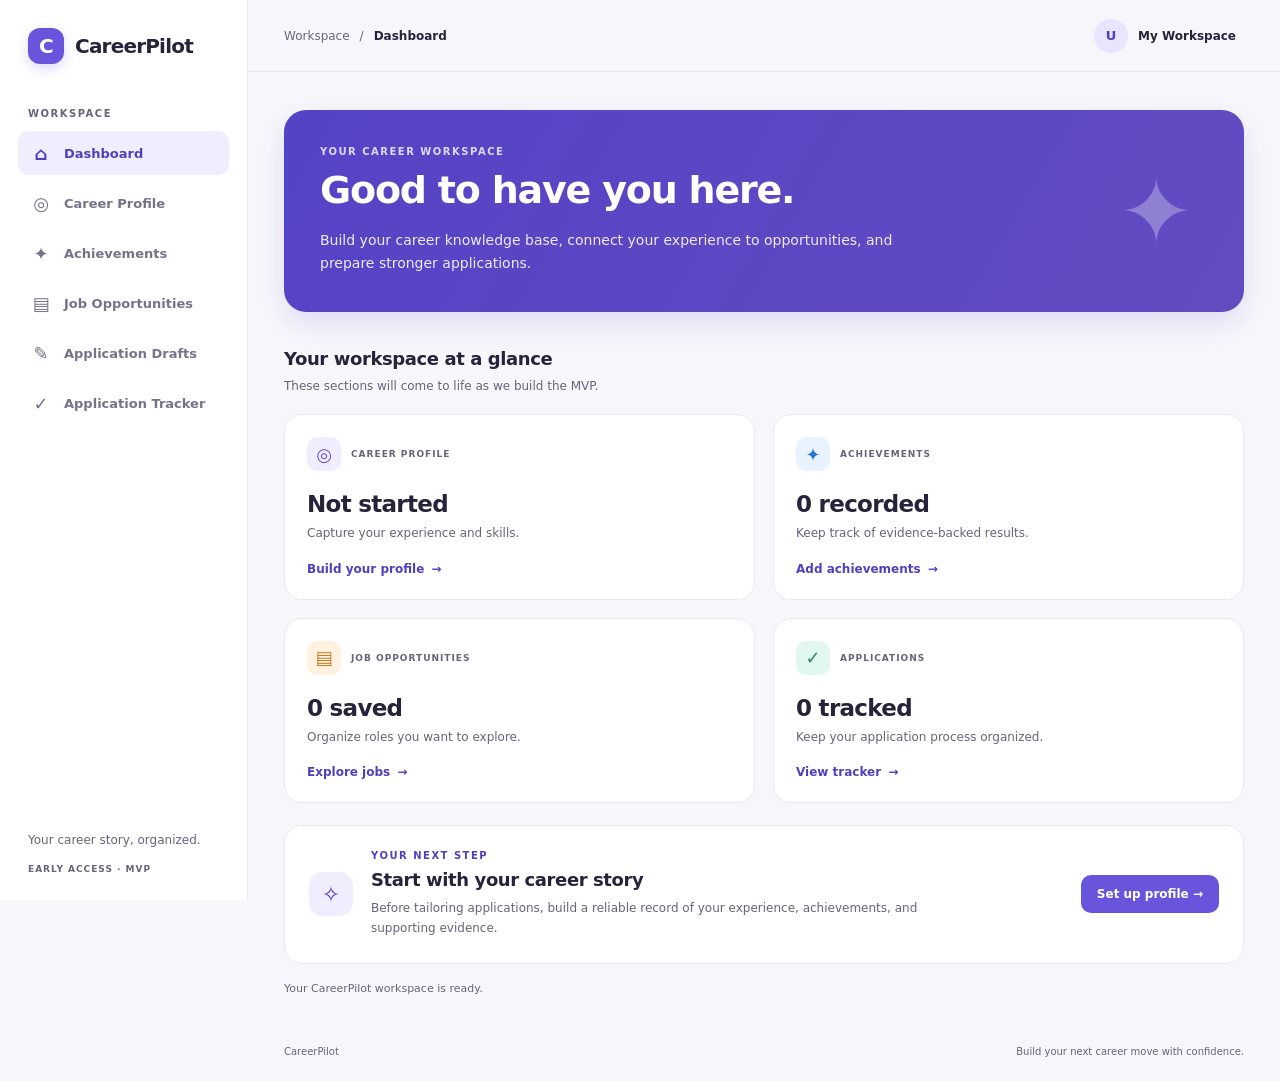
==== commit 890ba53b: "feat(jobs): complete job opportunity management (#9)" ====
--- a/index.html
+++ b/index.html
@@ -495,12 +495,21 @@
               Record actual results separately from potential impact, and keep
               supporting information together with each achievement.
             </p>
-            <p class="achievement-verification-help" id="achievement-verification-help">
-              Verification applies to the whole achievement. Unverified means it
-              has not been confirmed; needs confirmation means you have marked it
-              for further review; verified means you deliberately reviewed and
-              confirmed it. Evidence and metric basis do not set verification.
-            </p>
+            <button class="achievement-submit achievement-create-action" id="achievement-create-action" type="button">
+              Add Achievement
+            </button>
+            <section
+              class="achievement-verification-help"
+              aria-labelledby="achievement-verification-help-title"
+            >
+              <h2 id="achievement-verification-help-title">About verification statuses</h2>
+              <p id="achievement-verification-help">
+                Unverified means the achievement has not been confirmed. Needs confirmation
+                means you marked it for further review. Verified means you deliberately
+                reviewed and confirmed it. Verification is a user decision; evidence and
+                measured metrics do not automatically verify an achievement.
+              </p>
+            </section>
             <p class="achievement-memory-note">
               Changes are saved in this browser when storage is available.
               Storage warnings will indicate when a change could not be saved.
@@ -516,146 +525,464 @@
             <p class="achievement-empty" id="achievement-empty">
               No achievements yet. Add your first achievement below.
             </p>
-            <form class="achievement-form" id="achievement-form" novalidate>
-              <h2 class="achievement-form-title" id="achievement-form-title">
-                Add achievement
-              </h2>
-
-              <div class="achievement-form-grid">
-                <div class="achievement-field">
-                  <label for="achievement-title">Title <span aria-hidden="true">*</span></label>
-                  <input
-                    id="achievement-title"
-                    name="title"
-                    type="text"
-                    aria-describedby="achievement-title-error"
-                    required
-                  >
-                  <p class="achievement-field-error" id="achievement-title-error" hidden></p>
-                </div>
-
-                <div class="achievement-field">
-                  <label for="achievement-context">Context</label>
-                  <textarea
-                    id="achievement-context"
-                    name="context"
-                    rows="3"
-                    aria-describedby="achievement-context-error"
-                  ></textarea>
-                  <p class="achievement-field-error" id="achievement-context-error" hidden></p>
-                </div>
-
-                <div class="achievement-field">
-                  <label for="achievement-contribution">Contribution <span aria-hidden="true">*</span></label>
-                  <textarea
-                    id="achievement-contribution"
-                    name="contribution"
-                    rows="3"
-                    aria-describedby="achievement-contribution-error"
-                    required
-                  ></textarea>
-                  <p class="achievement-field-error" id="achievement-contribution-error" hidden></p>
-                </div>
-
-                <div class="achievement-field">
-                  <label for="achievement-outcome">Actual outcome</label>
-                  <textarea
-                    id="achievement-outcome"
-                    name="outcome"
-                    rows="3"
-                    aria-describedby="achievement-outcome-help achievement-outcome-error"
-                  ></textarea>
-                  <p class="achievement-field-help" id="achievement-outcome-help">
-                    Describe a result that actually happened.
-                  </p>
-                  <p class="achievement-field-error" id="achievement-outcome-error" hidden></p>
-                </div>
-
-                <div class="achievement-field">
-                  <label for="achievement-potential-impact">Potential impact</label>
-                  <textarea
-                    id="achievement-potential-impact"
-                    name="potentialImpact"
-                    rows="3"
-                    aria-describedby="achievement-potential-impact-help achievement-potential-impact-error"
-                  ></textarea>
-                  <p class="achievement-field-help" id="achievement-potential-impact-help">
-                    Describe an expected, estimated, or possible benefit; this is separate from the actual outcome.
-                  </p>
-                  <p class="achievement-field-error" id="achievement-potential-impact-error" hidden></p>
-                </div>
-
-                <div class="achievement-field">
-                  <label for="achievement-employment">Employment record</label>
-                  <select
-                    id="achievement-employment"
-                    name="employmentId"
-                    aria-describedby="achievement-employment-error"
-                  >
-                    <option value="">No employment link</option>
-                  </select>
-                  <p class="achievement-field-error" id="achievement-employment-error" hidden></p>
-                </div>
-              </div>
-
-              <fieldset class="achievement-collection">
-                <legend>Actions</legend>
-                <p class="achievement-field-help">Add each action as a separate entry.</p>
-                <div class="achievement-entries" id="achievement-actions"></div>
-                <button class="achievement-secondary" id="achievement-add-action" type="button">
-                  Add action
-                </button>
-              </fieldset>
-
-              <fieldset class="achievement-collection">
-                <legend>Metrics</legend>
-                <p class="achievement-field-help">
-                  Add one or more metrics. A measured metric is not automatically verified.
-                </p>
-                <div class="achievement-entries" id="achievement-metrics"></div>
-                <button class="achievement-secondary" id="achievement-add-metric" type="button">
-                  Add metric
-                </button>
-              </fieldset>
-
-              <fieldset class="achievement-collection">
-                <legend>Supporting evidence</legend>
-                <p class="achievement-field-help" id="achievement-evidence-help">
-                  Enter each evidence value as JSON, such as a quoted string, number, object, array, boolean, or null.
-                </p>
-                <div class="achievement-entries" id="achievement-evidence"></div>
-                <button class="achievement-secondary" id="achievement-add-evidence" type="button">
-                  Add evidence entry
-                </button>
-              </fieldset>
-
-              <div class="achievement-form-actions">
-                <button class="achievement-submit" id="achievement-submit" type="submit">
-                  Add achievement
-                </button>
-                <button class="achievement-cancel" id="achievement-cancel" type="button" hidden>
-                  Cancel edit
-                </button>
-              </div>
-            </form>
           </div>
         </section>
 
+        <dialog
+          class="achievement-dialog"
+          id="achievement-dialog"
+          aria-labelledby="achievement-dialog-title"
+          aria-describedby="achievement-dialog-description"
+        >
+          <h2 id="achievement-dialog-title">Add or edit achievement</h2>
+          <p id="achievement-dialog-description">
+            Capture your contribution, outcomes, actions, metrics, supporting evidence,
+            and optional employment association.
+          </p>
+          <form class="achievement-form" id="achievement-form" novalidate>
+            <h3 class="achievement-form-title" id="achievement-form-title">
+              Add achievement
+            </h3>
+
+            <div class="achievement-form-grid">
+              <div class="achievement-field">
+                <label for="achievement-title">Title <span aria-hidden="true">*</span></label>
+                <input
+                  id="achievement-title"
+                  name="title"
+                  type="text"
+                  aria-describedby="achievement-title-error"
+                  required
+                >
+                <p class="achievement-field-error" id="achievement-title-error" hidden></p>
+              </div>
+
+              <div class="achievement-field">
+                <label for="achievement-context">Context</label>
+                <textarea
+                  id="achievement-context"
+                  name="context"
+                  rows="3"
+                  aria-describedby="achievement-context-error"
+                ></textarea>
+                <p class="achievement-field-error" id="achievement-context-error" hidden></p>
+              </div>
+
+              <div class="achievement-field">
+                <label for="achievement-contribution">Contribution <span aria-hidden="true">*</span></label>
+                <textarea
+                  id="achievement-contribution"
+                  name="contribution"
+                  rows="3"
+                  aria-describedby="achievement-contribution-error"
+                  required
+                ></textarea>
+                <p class="achievement-field-error" id="achievement-contribution-error" hidden></p>
+              </div>
+
+              <div class="achievement-field">
+                <label for="achievement-outcome">Actual outcome</label>
+                <textarea
+                  id="achievement-outcome"
+                  name="outcome"
+                  rows="3"
+                  aria-describedby="achievement-outcome-help achievement-outcome-error"
+                ></textarea>
+                <p class="achievement-field-help" id="achievement-outcome-help">
+                  Describe a result that actually happened.
+                </p>
+                <p class="achievement-field-error" id="achievement-outcome-error" hidden></p>
+              </div>
+
+              <div class="achievement-field">
+                <label for="achievement-potential-impact">Potential impact</label>
+                <textarea
+                  id="achievement-potential-impact"
+                  name="potentialImpact"
+                  rows="3"
+                  aria-describedby="achievement-potential-impact-help achievement-potential-impact-error"
+                ></textarea>
+                <p class="achievement-field-help" id="achievement-potential-impact-help">
+                  Describe an expected, estimated, or possible benefit; this is separate from the actual outcome.
+                </p>
+                <p class="achievement-field-error" id="achievement-potential-impact-error" hidden></p>
+              </div>
+
+              <div class="achievement-field">
+                <label for="achievement-employment">Employment record</label>
+                <select
+                  id="achievement-employment"
+                  name="employmentId"
+                  aria-describedby="achievement-employment-error"
+                >
+                  <option value="">No employment link</option>
+                </select>
+                <p class="achievement-field-error" id="achievement-employment-error" hidden></p>
+              </div>
+            </div>
+
+            <fieldset class="achievement-collection">
+              <legend>Actions</legend>
+              <p class="achievement-field-help">Add each action as a separate entry.</p>
+              <div class="achievement-entries" id="achievement-actions"></div>
+              <button class="achievement-secondary" id="achievement-add-action" type="button">
+                Add action
+              </button>
+            </fieldset>
+
+            <fieldset class="achievement-collection">
+              <legend>Metrics</legend>
+              <p class="achievement-field-help">
+                Add one or more metrics. A measured metric is not automatically verified.
+              </p>
+              <div class="achievement-entries" id="achievement-metrics"></div>
+              <button class="achievement-secondary" id="achievement-add-metric" type="button">
+                Add metric
+              </button>
+            </fieldset>
+
+            <fieldset class="achievement-collection">
+              <legend>Supporting evidence</legend>
+              <p class="achievement-field-help" id="achievement-evidence-help">
+                Enter each evidence value as JSON, such as a quoted string, number, object, array, boolean, or null.
+              </p>
+              <div class="achievement-entries" id="achievement-evidence"></div>
+              <button class="achievement-secondary" id="achievement-add-evidence" type="button">
+                Add evidence entry
+              </button>
+            </fieldset>
+
+            <div class="achievement-form-actions">
+              <button class="achievement-submit" id="achievement-submit" type="submit">
+                Add achievement
+              </button>
+              <button class="achievement-cancel" id="achievement-cancel" type="button">
+                Cancel
+              </button>
+            </div>
+          </form>
+        </dialog>
+
+        <dialog
+          class="achievement-delete-dialog"
+          id="achievement-delete-dialog"
+          aria-labelledby="achievement-delete-dialog-title"
+          aria-describedby="achievement-delete-dialog-description"
+        >
+          <h2 id="achievement-delete-dialog-title">Delete achievement?</h2>
+          <p id="achievement-delete-dialog-description">
+            Delete <strong id="achievement-delete-record-name">this achievement</strong>?
+            This action cannot be undone.
+          </p>
+          <div class="achievement-delete-dialog-actions">
+            <button class="achievement-cancel" id="achievement-delete-cancel" type="button">
+              Cancel
+            </button>
+            <button
+              class="achievement-action-button achievement-action-button--delete"
+              id="achievement-delete-confirm"
+              type="button"
+            >
+              Delete achievement
+            </button>
+          </div>
+        </dialog>
+
         <section
-          class="placeholder-view"
+          class="job-view"
           data-page-view="jobs"
           aria-labelledby="jobs-title"
           hidden
         >
-          <div class="placeholder-card">
-            <p class="eyebrow">YOUR NEXT OPPORTUNITY</p>
-            <h1 id="jobs-title">Job Opportunities</h1>
-            <p class="placeholder-description">
-              A future space for saved jobs and the requirements you want to explore.
-            </p>
-            <p class="coming-soon">Coming soon</p>
+          <section class="job-panel" id="job-list-panel" data-job-panel="list">
+            <div class="job-heading">
+              <div>
+                <p class="eyebrow">YOUR NEXT OPPORTUNITY</p>
+                <h1 id="jobs-title" tabindex="-1">Jobs</h1>
+                <p class="job-description">
+                  Save the roles you want to explore and keep your notes together.
+                </p>
+              </div>
+              <button
+                class="profile-submit"
+                id="job-create-action"
+                data-job-action="create"
+                type="button"
+                aria-describedby="job-controls-note"
+              >
+                Create Job
+              </button>
+            </div>
+            <p class="job-controls-note" id="job-controls-note">
+              Create Jobs here. Open a Job to view its details and manage its status.
+            </p>
+
+            <div class="job-list-controls">
+              <fieldset class="job-filter" id="job-filter">
+                <legend class="job-filter-legend">Show</legend>
+                <div class="job-filter-options">
+                  <label class="job-filter-option">
+                    <input type="radio" name="job-filter" value="active" checked>
+                    <span>Active</span>
+                  </label>
+                  <label class="job-filter-option">
+                    <input type="radio" name="job-filter" value="archived">
+                    <span>Archived</span>
+                  </label>
+                </div>
+              </fieldset>
+              <div class="job-search">
+                <label class="job-search-label" for="job-search-input">Search jobs</label>
+                <div class="job-search-control">
+                  <input
+                    class="job-search-input"
+                    id="job-search-input"
+                    type="search"
+                    placeholder="Search jobs by company, role, description, or notes"
+                  >
+                  <button
+                    class="job-search-clear"
+                    id="job-search-clear"
+                    type="button"
+                    aria-label="Clear job search"
+                    hidden
+                  >Clear</button>
+                </div>
+              </div>
+            </div>
+
+            <p class="job-result-count" id="job-result-count" role="status" aria-live="polite"></p>
+            <div
+              class="job-list"
+              id="job-list"
+              role="list"
+              aria-label="Jobs"
+            ></div>
+            <div class="job-empty" id="job-empty">
+              <p id="job-empty-message">
+                No active Jobs yet. Active Jobs will appear here when available.
+              </p>
+              <button
+                class="profile-submit"
+                id="job-empty-create-action"
+                data-job-action="create"
+                type="button"
+                aria-describedby="job-controls-note"
+              >
+                Create Job
+              </button>
+            </div>
+            <p class="job-empty" id="job-filter-empty" hidden>
+              No Jobs match the selected view.
+            </p>
+            <div class="job-empty job-search-empty" id="job-search-empty" hidden>
+              <p>No jobs match your search.</p>
+              <button class="job-action" id="job-search-empty-clear" type="button">
+                Clear search
+              </button>
+            </div>
+          </section>
+
+          <section
+            class="job-panel"
+            id="job-detail-panel"
+            data-job-panel="detail"
+            data-job-id=""
+            aria-labelledby="job-detail-title"
+            hidden
+          >
+            <p class="job-controls-note" id="job-detail-controls-note">
+              Deleting a Job also removes its Requirements and associated achievement mappings.
+              Achievement and Employment History records remain.
+            </p>
+            <button
+              class="job-action job-back-action"
+              id="job-back-action"
+              data-job-action="back"
+              type="button"
+            >
+              <span aria-hidden="true">←</span> Back to Jobs
+            </button>
+
+            <header class="job-detail-header">
+              <p class="eyebrow">JOB DETAILS</p>
+              <h2 class="job-detail-title" id="job-detail-title" tabindex="-1"></h2>
+              <p class="job-detail-company" id="job-detail-company"></p>
+              <p class="job-detail-status">
+                <span class="job-detail-label">Status:</span>
+                <span class="job-status" id="job-detail-status"></span>
+              </p>
+            </header>
+
+            <div class="job-detail-actions">
+              <button
+                class="job-action"
+                id="job-edit-action"
+                data-job-action="edit"
+                type="button"
+              >
+                Edit
+              </button>
+              <button
+                class="job-action"
+                id="job-archive-action"
+                data-job-action="toggle-archive"
+                type="button"
+              >
+                Archive
+              </button>
+              <button
+                class="job-action job-action--delete"
+                id="job-delete-action"
+                data-job-action="delete"
+                type="button"
+                aria-describedby="job-detail-controls-note"
+              >
+                Delete
+              </button>
+            </div>
+
+            <section class="job-detail-section" aria-labelledby="job-description-title">
+              <h3 id="job-description-title">Description</h3>
+              <p class="job-detail-text" id="job-detail-description"></p>
+            </section>
+
+            <section class="job-detail-section" aria-labelledby="job-source-url-title">
+              <h3 id="job-source-url-title">Source URL</h3>
+              <p class="job-detail-text" id="job-detail-source-url"></p>
+            </section>
+
+            <section class="job-detail-section" aria-labelledby="job-notes-title">
+              <h3 id="job-notes-title">Notes</h3>
+              <p class="job-detail-text" id="job-detail-notes"></p>
+            </section>
+
+            <dl class="job-detail-meta">
+              <div>
+                <dt>Created</dt>
+                <dd id="job-detail-created"></dd>
+              </div>
+              <div>
+                <dt>Updated</dt>
+                <dd id="job-detail-updated"></dd>
+              </div>
+            </dl>
+
+            <section class="job-requirements" aria-labelledby="job-requirements-title">
+              <h3 id="job-requirements-title">Requirements</h3>
+              <p>
+                Requirement management will be available in a future update.
+                Requirements you add to this Job will appear here.
+              </p>
+            </section>
+          </section>
+        </section>
+
+        <dialog
+          class="job-delete-dialog"
+          id="job-delete-dialog"
+          aria-labelledby="job-delete-dialog-title"
+          aria-describedby="job-delete-dialog-description"
+        >
+          <h2 id="job-delete-dialog-title">Delete this Job?</h2>
+          <p id="job-delete-dialog-description">
+            This will permanently delete this Job and all Requirements and achievement mappings
+            associated with it. Achievement records and Employment History records will not be deleted.
+          </p>
+          <div class="job-delete-dialog-actions">
+            <button class="job-action" id="job-delete-cancel" type="button">
+              Cancel
+            </button>
+            <button
+              class="job-action job-action--delete"
+              id="job-delete-confirm"
+              type="button"
+            >
+              Delete Job
+            </button>
           </div>
-        </section>
+        </dialog>
+
+        <dialog
+          class="job-dialog"
+          id="job-dialog"
+          aria-labelledby="job-dialog-title"
+          aria-describedby="job-dialog-description"
+        >
+          <h2 id="job-dialog-title">Create or edit a Job</h2>
+          <p id="job-dialog-description">
+            Add the role details you want to keep with this opportunity.
+          </p>
+          <form class="job-form" id="job-form" novalidate>
+            <h3 class="job-form-title" id="job-form-title">Create Job</h3>
+
+            <div class="job-form-fields">
+              <div class="profile-field">
+                <label for="job-company">Company <span aria-hidden="true">*</span></label>
+                <input
+                  id="job-company"
+                  name="company"
+                  type="text"
+                  autocomplete="organization"
+                  aria-describedby="job-company-error"
+                  required
+                >
+                <p class="profile-field-error" id="job-company-error" hidden></p>
+              </div>
+
+              <div class="profile-field">
+                <label for="job-role-title">Role title <span aria-hidden="true">*</span></label>
+                <input
+                  id="job-role-title"
+                  name="roleTitle"
+                  type="text"
+                  aria-describedby="job-role-title-error"
+                  required
+                >
+                <p class="profile-field-error" id="job-role-title-error" hidden></p>
+              </div>
+
+              <div class="profile-field">
+                <label for="job-description">Description</label>
+                <textarea
+                  id="job-description"
+                  name="description"
+                  rows="5"
+                  aria-describedby="job-description-error"
+                ></textarea>
+                <p class="profile-field-error" id="job-description-error" hidden></p>
+              </div>
+
+              <div class="profile-field">
+                <label for="job-source-url">Source URL</label>
+                <input
+                  id="job-source-url"
+                  name="sourceUrl"
+                  type="url"
+                  inputmode="url"
+                  aria-describedby="job-source-url-error"
+                >
+                <p class="profile-field-error" id="job-source-url-error" hidden></p>
+              </div>
+
+              <div class="profile-field">
+                <label for="job-notes">Notes</label>
+                <textarea
+                  id="job-notes"
+                  name="notes"
+                  rows="4"
+                  aria-describedby="job-notes-error"
+                ></textarea>
+                <p class="profile-field-error" id="job-notes-error" hidden></p>
+              </div>
+            </div>
+
+            <div class="profile-form-actions">
+              <button class="profile-submit" id="job-submit" type="submit">Create Job</button>
+              <button class="achievement-cancel" id="job-cancel" type="button">Cancel</button>
+            </div>
+          </form>
+        </dialog>
 
         <section
           class="placeholder-view"
--- a/src/css/styles.css
+++ b/src/css/styles.css
@@ -8,7 +8,7 @@
   text-rendering: optimizeLegibility;
 
   --color-text: #25243a;
-  --color-muted: #77778d;
+  --color-muted: #656579;
   --color-border: #e9e8f1;
   --color-surface: #ffffff;
   --color-primary: #6855dc;
@@ -44,7 +44,7 @@
 /* Keep keyboard focus visible so users can tell which control is selected. */
 button:focus-visible,
 a:focus-visible {
-  outline: 3px solid #9d91ff;
+  outline: 3px solid #5140bd;
   outline-offset: 3px;
 }
 
@@ -87,7 +87,7 @@
 
 .nav-heading {
   margin: 44px 10px 12px;
-  color: #9b9aad;
+  color: var(--color-muted);
   font-size: 10px;
   font-weight: 800;
   letter-spacing: 1.5px;
@@ -140,7 +140,7 @@
 }
 
 .version-label {
-  color: #9b9aad;
+  color: var(--color-muted);
   font-size: 9px;
   font-weight: 800;
   letter-spacing: 1px;
@@ -278,7 +278,7 @@
   overflow: hidden;
   padding: 36px;
   color: #fff;
-  background: linear-gradient(120deg, #5543c6, #8066e8);
+  background: linear-gradient(120deg, #5543c6, #634bc1);
   border-radius: 22px;
   box-shadow: 0 12px 30px rgb(87 67 198 / 14%);
 }
@@ -394,7 +394,7 @@
 }
 
 .card-label {
-  color: #89879c;
+  color: var(--color-muted);
   font-size: 9px;
   font-weight: 800;
   letter-spacing: 1px;
@@ -539,7 +539,7 @@
 
 .ordinary-notification__dismiss:focus-visible,
 .discard-confirmation button:focus-visible {
-  outline: 3px solid #9d91ff;
+  outline: 3px solid #5140bd;
   outline-offset: 3px;
 }
 
@@ -625,7 +625,7 @@
   justify-content: space-between;
   gap: 12px;
   padding: 18px 36px 24px;
-  color: #9694a8;
+  color: var(--color-muted);
   font-size: 10px;
 }
 
@@ -682,13 +682,13 @@
   padding: 10px 12px;
   color: var(--color-text);
   background: #fff;
-  border: 1px solid #aaa8bd;
+  border: 1px solid #89879c;
   border-radius: 8px;
   font: inherit;
 }
 
 .validation-demo__field input:focus-visible {
-  outline: 3px solid #9d91ff;
+  outline: 3px solid #5140bd;
   outline-offset: 3px;
 }
 
@@ -736,7 +736,7 @@
 }
 
 .validation-demo__actions button:focus-visible {
-  outline: 3px solid #9d91ff;
+  outline: 3px solid #5140bd;
   outline-offset: 3px;
 }
 
@@ -919,7 +919,7 @@
 
 .employment-action:focus-visible,
 .employment-cancel:focus-visible {
-  outline: 3px solid #9d91ff;
+  outline: 3px solid #5140bd;
   outline-offset: 3px;
 }
 
@@ -1075,7 +1075,7 @@
   padding: 10px 12px;
   color: var(--color-text);
   background: #fff;
-  border: 1px solid #aaa8bd;
+  border: 1px solid #89879c;
   border-radius: 8px;
   font: inherit;
 }
@@ -1096,7 +1096,7 @@
 .profile-field input:focus-visible,
 .profile-field textarea:focus-visible,
 .profile-submit:focus-visible {
-  outline: 3px solid #9d91ff;
+  outline: 3px solid #5140bd;
   outline-offset: 3px;
 }
 
@@ -1189,6 +1189,22 @@
   line-height: 1.6;
 }
 
+.achievement-verification-help h2 {
+  margin: 0;
+  font-size: 15px;
+  line-height: 1.4;
+}
+
+.achievement-verification-help p {
+  margin: 6px 0 0;
+  font-size: 13px;
+  line-height: 1.6;
+}
+
+.achievement-create-action {
+  margin-top: 16px;
+}
+
 .achievement-memory-note {
   margin: 18px 0 0;
   padding: 12px 14px;
@@ -1219,7 +1235,7 @@
 
 .achievement-record {
   min-width: 0;
-  padding: 18px;
+  padding: 16px;
   background: #fff;
   border: 1px solid var(--color-border);
   border-radius: 12px;
@@ -1233,9 +1249,9 @@
 
 .achievement-verification {
   display: grid;
-  gap: 8px;
-  margin-top: 14px;
-  padding: 14px;
+  gap: 6px;
+  margin-top: 10px;
+  padding: 10px 12px;
   background: #faf9ff;
   border: 1px solid var(--color-border);
   border-radius: 10px;
@@ -1276,14 +1292,14 @@
   padding: 8px 10px;
   color: var(--color-text);
   background: #fff;
-  border: 1px solid #aaa8bd;
+  border: 1px solid #89879c;
   border-radius: 8px;
   font: inherit;
   font-size: 13px;
 }
 
 .achievement-record-section {
-  margin-top: 16px;
+  margin-top: 10px;
 }
 
 .achievement-record-section h4 {
@@ -1300,34 +1316,16 @@
   white-space: pre-wrap;
 }
 
-.achievement-record-list {
-  display: grid;
-  gap: 7px;
-  margin: 7px 0 0;
-  padding-left: 20px;
-  font-size: 13px;
-  line-height: 1.6;
-  overflow-wrap: anywhere;
-}
-
-.achievement-evidence-value {
-  margin: 0;
-  padding: 10px;
-  overflow-wrap: anywhere;
-  white-space: pre-wrap;
-  color: var(--color-text);
-  background: #f8f7fc;
-  border-radius: 7px;
-  font: inherit;
-  font-size: 12px;
-}
-
 .achievement-record-actions,
 .achievement-form-actions {
   display: flex;
   flex-wrap: wrap;
   gap: 10px;
   margin-top: 18px;
+}
+
+.achievement-record-actions {
+  margin-top: 12px;
 }
 
 .achievement-action-button,
@@ -1392,7 +1390,7 @@
 .achievement-field input:focus-visible,
 .achievement-field textarea:focus-visible,
 .achievement-field select:focus-visible {
-  outline: 3px solid #9d91ff;
+  outline: 3px solid #5140bd;
   outline-offset: 3px;
 }
 
@@ -1404,6 +1402,63 @@
   margin-top: 28px;
   padding-top: 24px;
   border-top: 1px solid var(--color-border);
+}
+
+.achievement-dialog,
+.achievement-delete-dialog {
+  width: min(820px, calc(100vw - 32px));
+  max-width: 100%;
+  max-height: calc(100vh - 32px);
+  max-height: calc(100dvh - 32px);
+  margin: auto;
+  padding: clamp(20px, 4vw, 32px);
+  overflow-y: auto;
+  color: var(--color-text);
+  background: var(--color-surface);
+  border: 1px solid var(--color-border);
+  border-radius: var(--radius-card);
+  box-shadow: 0 20px 60px rgb(37 36 58 / 20%);
+}
+
+.achievement-dialog::backdrop,
+.achievement-delete-dialog::backdrop {
+  background: rgb(37 36 58 / 56%);
+  backdrop-filter: blur(2px);
+}
+
+.achievement-dialog > h2,
+.achievement-delete-dialog > h2 {
+  margin: 0;
+  font-size: clamp(21px, 3vw, 26px);
+  line-height: 1.25;
+  overflow-wrap: anywhere;
+}
+
+.achievement-dialog > p,
+.achievement-delete-dialog > p {
+  margin: 10px 0 0;
+  color: var(--color-muted);
+  font-size: 14px;
+  line-height: 1.6;
+  overflow-wrap: anywhere;
+}
+
+.achievement-dialog .achievement-form {
+  margin-top: 20px;
+  padding-top: 0;
+  border-top: 0;
+}
+
+.achievement-delete-dialog {
+  width: min(520px, calc(100vw - 32px));
+}
+
+.achievement-delete-dialog-actions {
+  display: flex;
+  flex-wrap: wrap;
+  justify-content: flex-end;
+  gap: 10px;
+  margin-top: 22px;
 }
 
 .achievement-form-title {
@@ -1439,7 +1494,7 @@
   padding: 10px 12px;
   color: var(--color-text);
   background: #fff;
-  border: 1px solid #aaa8bd;
+  border: 1px solid #89879c;
   border-radius: 8px;
   font: inherit;
 }
@@ -1447,6 +1502,645 @@
 .achievement-field textarea {
   min-height: 100px;
   resize: vertical;
+}
+
+.job-view {
+  width: min(100%, 980px);
+  margin: 0 auto;
+}
+
+.job-panel {
+  min-width: 0;
+  padding: clamp(22px, 4vw, 36px);
+  background: var(--color-surface);
+  border: 1px solid var(--color-border);
+  border-radius: var(--radius-card);
+  box-shadow: 0 12px 32px rgb(37 36 58 / 5%);
+}
+
+.job-panel .eyebrow {
+  color: var(--color-primary-dark);
+}
+
+.job-dialog,
+.job-delete-dialog {
+  width: min(680px, calc(100vw - 32px));
+  max-width: 100%;
+  max-height: calc(100vh - 32px);
+  max-height: calc(100dvh - 32px);
+  margin: auto;
+  padding: clamp(20px, 4vw, 32px);
+  overflow-y: auto;
+  color: var(--color-text);
+  background: var(--color-surface);
+  border: 1px solid var(--color-border);
+  border-radius: var(--radius-card);
+  box-shadow: 0 20px 60px rgb(37 36 58 / 20%);
+}
+
+.job-dialog::backdrop,
+.job-delete-dialog::backdrop {
+  background: rgb(37 36 58 / 56%);
+  backdrop-filter: blur(2px);
+}
+
+.job-dialog > h2,
+.job-delete-dialog > h2 {
+  margin: 0;
+  font-size: clamp(21px, 3vw, 26px);
+  line-height: 1.25;
+  overflow-wrap: anywhere;
+}
+
+.job-dialog > p,
+.job-delete-dialog > p {
+  margin: 10px 0 0;
+  color: var(--color-muted);
+  font-size: 14px;
+  line-height: 1.6;
+  overflow-wrap: anywhere;
+}
+
+.job-delete-dialog {
+  width: min(520px, calc(100vw - 32px));
+}
+
+.job-delete-dialog-actions {
+  display: flex;
+  flex-wrap: wrap;
+  justify-content: flex-end;
+  gap: 10px;
+  margin-top: 22px;
+}
+
+.job-form {
+  margin-top: 26px;
+  padding-top: 22px;
+  border-top: 1px solid var(--color-border);
+}
+
+.job-dialog .job-form {
+  margin-top: 22px;
+  padding-top: 0;
+  border-top: 0;
+}
+
+.job-form-title {
+  margin: 0;
+  font-size: 17px;
+}
+
+.job-form-fields {
+  display: grid;
+  grid-template-columns: repeat(2, minmax(0, 1fr));
+  gap: 20px 18px;
+  margin-top: 4px;
+}
+
+.job-form-fields > .profile-field {
+  margin-top: 0;
+}
+
+.job-form-fields .profile-field:nth-child(3),
+.job-form-fields .profile-field:nth-child(5) {
+  grid-column: 1 / -1;
+}
+
+.job-heading {
+  display: flex;
+  flex-wrap: wrap;
+  align-items: flex-start;
+  justify-content: space-between;
+  gap: 16px;
+}
+
+.job-heading > div {
+  flex: 1 1 280px;
+  min-width: 0;
+}
+
+.job-heading h1 {
+  margin: 0;
+  font-size: clamp(26px, 4vw, 36px);
+  line-height: 1.2;
+}
+
+.job-description {
+  margin: 12px 0 0;
+  color: var(--color-muted);
+  font-size: 14px;
+  line-height: 1.6;
+}
+
+.job-controls-note {
+  margin: 16px 0 0;
+  padding: 12px 14px;
+  color: #5140a0;
+  background: #f4f1ff;
+  border: 1px solid #ddd6ff;
+  border-radius: 9px;
+  font-size: 13px;
+  line-height: 1.5;
+}
+
+#job-detail-controls-note {
+  margin-bottom: 18px;
+}
+
+.job-list-controls {
+  display: grid;
+  grid-template-columns: auto minmax(0, 1fr);
+  align-items: end;
+  gap: 16px 24px;
+  margin-top: 20px;
+}
+
+.job-filter {
+  min-width: 0;
+  margin: 0;
+  padding: 0;
+  border: 0;
+}
+
+.job-filter-legend {
+  padding: 0;
+  margin-bottom: 8px;
+  color: var(--color-muted);
+  font-size: 13px;
+  font-weight: 700;
+}
+
+.job-filter-options {
+  display: inline-flex;
+  max-width: 100%;
+  padding: 3px;
+  background: #f5f3ff;
+  border: 1px solid #d7d1f4;
+  border-radius: 10px;
+}
+
+.job-filter-option {
+  position: relative;
+  display: block;
+  min-width: 0;
+}
+
+.job-filter-option input {
+  position: absolute;
+  inset: 0;
+  width: 100%;
+  height: 100%;
+  margin: 0;
+  opacity: 0;
+  cursor: pointer;
+}
+
+.job-filter-option span {
+  display: flex;
+  align-items: center;
+  justify-content: center;
+  min-width: 96px;
+  min-height: 44px;
+  padding: 8px 16px;
+  color: var(--color-primary-dark);
+  border-radius: 7px;
+  font-size: 13px;
+  font-weight: 700;
+}
+
+.job-filter-option input:checked + span {
+  color: #fff;
+  background: var(--color-primary-dark);
+}
+
+.job-filter-option input:focus-visible + span {
+  outline: 3px solid #5140bd;
+  outline-offset: 2px;
+}
+
+.job-filter:disabled .job-filter-option span {
+  opacity: 0.6;
+}
+
+.job-filter:disabled .job-filter-option input {
+  cursor: not-allowed;
+}
+
+.job-search {
+  min-width: 0;
+}
+
+.job-search-label {
+  display: block;
+  margin-bottom: 8px;
+  color: var(--color-muted);
+  font-size: 13px;
+  font-weight: 700;
+}
+
+.job-search-control {
+  display: flex;
+  align-items: center;
+  gap: 8px;
+}
+
+.job-search-input {
+  width: 100%;
+  min-width: 0;
+  min-height: 44px;
+  padding: 9px 12px;
+  color: var(--color-text);
+  background: #fff;
+  border: 1px solid #89879c;
+  border-radius: 8px;
+  font: inherit;
+  font-size: 13px;
+}
+
+.job-search-input:focus-visible {
+  outline: 3px solid #5140bd;
+  outline-offset: 3px;
+}
+
+.job-search-clear {
+  flex: 0 0 auto;
+  min-height: 44px;
+  padding: 8px 12px;
+  color: var(--color-primary-dark);
+  background: #f5f3ff;
+  border: 1px solid #d7d1f4;
+  border-radius: 8px;
+  font: inherit;
+  font-size: 13px;
+  font-weight: 700;
+  cursor: pointer;
+}
+
+.job-search-clear:hover {
+  background: #ebe7ff;
+}
+
+.job-search-clear:focus-visible,
+#job-search-empty-clear:focus-visible {
+  outline: 3px solid #5140bd;
+  outline-offset: 3px;
+}
+
+.job-result-count {
+  margin: 16px 0 -8px;
+  color: var(--color-muted);
+  font-size: 12px;
+  line-height: 1.5;
+}
+
+.job-list {
+  display: grid;
+  gap: 14px;
+  margin-top: 22px;
+}
+
+.job-list:empty {
+  display: none;
+}
+
+.job-record {
+  min-width: 0;
+  background: #fff;
+  border: 1px solid var(--color-border);
+  border-radius: 12px;
+  box-shadow: 0 3px 10px rgb(37 36 58 / 3%);
+}
+
+.job-record-open {
+  display: grid;
+  grid-template-columns: minmax(0, 1fr) auto auto;
+  align-items: center;
+  gap: 8px 14px;
+  width: 100%;
+  min-width: 0;
+  padding: 12px 14px;
+  color: inherit;
+  background: transparent;
+  border: 0;
+  border-radius: inherit;
+  font: inherit;
+  text-align: left;
+  cursor: pointer;
+}
+
+.job-record-open:hover {
+  background: #f8f7ff;
+}
+
+.job-record-open:focus-visible {
+  outline: 3px solid #5140bd;
+  outline-offset: 3px;
+}
+
+.job-record-main {
+  display: block;
+  min-width: 0;
+}
+
+.job-record-company {
+  display: block;
+  margin: 0;
+  color: var(--color-text);
+  font-size: 15px;
+  font-weight: 700;
+  line-height: 1.35;
+  overflow-wrap: anywhere;
+}
+
+.job-record-title {
+  display: block;
+  margin: 2px 0 0;
+  color: var(--color-muted);
+  font-size: 13px;
+  font-weight: 500;
+  line-height: 1.4;
+  overflow-wrap: anywhere;
+}
+
+.job-record-status {
+  display: block;
+  min-width: 0;
+  margin: 0;
+}
+
+.job-record .job-status {
+  padding: 2px 8px;
+  font-size: 11px;
+  white-space: nowrap;
+}
+
+.job-record-open::after {
+  content: "›";
+  color: var(--color-muted);
+  font-size: 22px;
+  line-height: 1;
+}
+
+.job-record-actions {
+  display: flex;
+  flex-wrap: wrap;
+  gap: 10px;
+}
+
+.job-status {
+  display: inline-block;
+  padding: 3px 10px;
+  color: #1f5d37;
+  background: #eaf7ef;
+  border: 1px solid #b9dfc7;
+  border-radius: 999px;
+  font-size: 12px;
+  font-weight: 700;
+  line-height: 1.5;
+}
+
+.job-status--archived {
+  color: #4b4b60;
+  background: #f1f1f5;
+  border-color: #cfcfdb;
+}
+
+.job-empty {
+  margin: 22px 0 0;
+  padding: 18px;
+  color: var(--color-muted);
+  background: #faf9ff;
+  border: 1px dashed #c7c2de;
+  border-radius: 10px;
+  font-size: 13px;
+  line-height: 1.6;
+}
+
+.job-empty p {
+  margin: 0 0 14px;
+}
+
+.job-search-empty p {
+  margin-bottom: 12px;
+}
+
+.job-action {
+  min-height: 44px;
+  padding: 8px 13px;
+  color: var(--color-primary-dark);
+  background: #f5f3ff;
+  border: 1px solid #d7d1f4;
+  border-radius: 8px;
+  font: inherit;
+  font-size: 13px;
+  font-weight: 700;
+  cursor: pointer;
+}
+
+.job-action:hover {
+  background: #ebe7ff;
+}
+
+.job-action:disabled,
+.job-action:disabled:hover {
+  color: #4b4b60;
+  background: #e4e3ee;
+  border-color: #cfcfdb;
+  cursor: not-allowed;
+}
+
+.job-action--delete {
+  color: #861c19;
+  background: #fef2f2;
+  border-color: #e7b7b5;
+}
+
+.job-action--delete:hover {
+  background: #fee2e2;
+}
+
+.job-action:focus-visible {
+  outline: 3px solid #5140bd;
+  outline-offset: 3px;
+}
+
+.job-view .profile-submit:disabled {
+  color: #4b4b60;
+  background: #e4e3ee;
+  cursor: not-allowed;
+}
+
+.job-detail-header {
+  margin-top: 22px;
+}
+
+.job-detail-title {
+  margin: 0;
+  font-size: clamp(24px, 4vw, 32px);
+  line-height: 1.25;
+  overflow-wrap: anywhere;
+}
+
+.job-detail-company {
+  margin: 6px 0 0;
+  color: var(--color-text);
+  font-size: 15px;
+  font-weight: 600;
+  line-height: 1.5;
+  overflow-wrap: anywhere;
+}
+
+.job-detail-status {
+  display: flex;
+  flex-wrap: wrap;
+  align-items: center;
+  gap: 8px;
+  margin: 10px 0 0;
+  color: var(--color-muted);
+  font-size: 13px;
+}
+
+.job-detail-actions {
+  display: flex;
+  flex-wrap: wrap;
+  gap: 10px;
+  margin-top: 18px;
+}
+
+.job-detail-section {
+  margin-top: 22px;
+  padding-top: 18px;
+  border-top: 1px solid var(--color-border);
+}
+
+.job-detail-section h3,
+.job-requirements h3 {
+  margin: 0;
+  font-size: 15px;
+  line-height: 1.4;
+}
+
+.job-detail-text {
+  margin: 8px 0 0;
+  color: var(--color-muted);
+  font-size: 14px;
+  line-height: 1.6;
+  overflow-wrap: anywhere;
+  white-space: pre-wrap;
+}
+
+.job-detail-meta {
+  display: flex;
+  flex-wrap: wrap;
+  gap: 12px 32px;
+  margin: 22px 0 0;
+  color: var(--color-muted);
+  font-size: 13px;
+}
+
+.job-detail-meta > div {
+  min-width: 0;
+}
+
+.job-detail-meta dt {
+  font-weight: 700;
+}
+
+.job-detail-meta dd {
+  margin: 2px 0 0;
+  overflow-wrap: anywhere;
+}
+
+.job-requirements {
+  margin-top: 24px;
+  padding: 16px;
+  background: #faf9ff;
+  border: 1px dashed #c7c2de;
+  border-radius: 10px;
+}
+
+.job-requirements p {
+  margin: 8px 0 0;
+  color: var(--color-muted);
+  font-size: 13px;
+  line-height: 1.6;
+}
+
+@media (max-width: 520px) {
+  .job-dialog,
+  .job-delete-dialog {
+    width: calc(100vw - 24px);
+    max-height: calc(100vh - 24px);
+    max-height: calc(100dvh - 24px);
+    padding: 18px;
+    border-radius: 14px;
+  }
+
+  .job-form-fields {
+    grid-template-columns: 1fr;
+  }
+
+  .job-form-fields .profile-field:nth-child(3),
+  .job-form-fields .profile-field:nth-child(5) {
+    grid-column: auto;
+  }
+
+  .job-dialog .profile-form-actions {
+    flex-direction: column-reverse;
+  }
+
+  .job-dialog .profile-form-actions button {
+    width: 100%;
+  }
+
+  .job-delete-dialog-actions {
+    flex-direction: column-reverse;
+  }
+
+  .job-delete-dialog-actions button {
+    width: 100%;
+  }
+
+  .job-heading > div {
+    flex-basis: 100%;
+  }
+
+  .job-list-controls {
+    grid-template-columns: minmax(0, 1fr);
+    gap: 16px;
+  }
+
+  .job-heading .profile-submit,
+  .job-empty .profile-submit {
+    width: 100%;
+  }
+
+  .job-filter-options {
+    display: flex;
+  }
+
+  .job-filter-option {
+    flex: 1 1 0;
+  }
+
+  .job-filter-option span {
+    min-width: 0;
+  }
+
+  .job-record-actions,
+  .job-detail-actions {
+    flex-direction: column;
+  }
+
+  .job-record-open {
+    gap: 8px;
+    padding: 11px 12px;
+  }
+
+  .job-record-actions .job-action,
+  .job-detail-actions .job-action {
+    width: 100%;
+  }
 }
 
 @media (max-width: 520px) {
@@ -1484,6 +2178,23 @@
   }
 
   .achievement-status-update {
+    width: 100%;
+  }
+
+  .achievement-dialog,
+  .achievement-delete-dialog {
+    width: calc(100vw - 24px);
+    max-height: calc(100vh - 24px);
+    max-height: calc(100dvh - 24px);
+    padding: 18px;
+    border-radius: 14px;
+  }
+
+  .achievement-delete-dialog-actions {
+    flex-direction: column-reverse;
+  }
+
+  .achievement-delete-dialog-actions button {
     width: 100%;
   }
 }
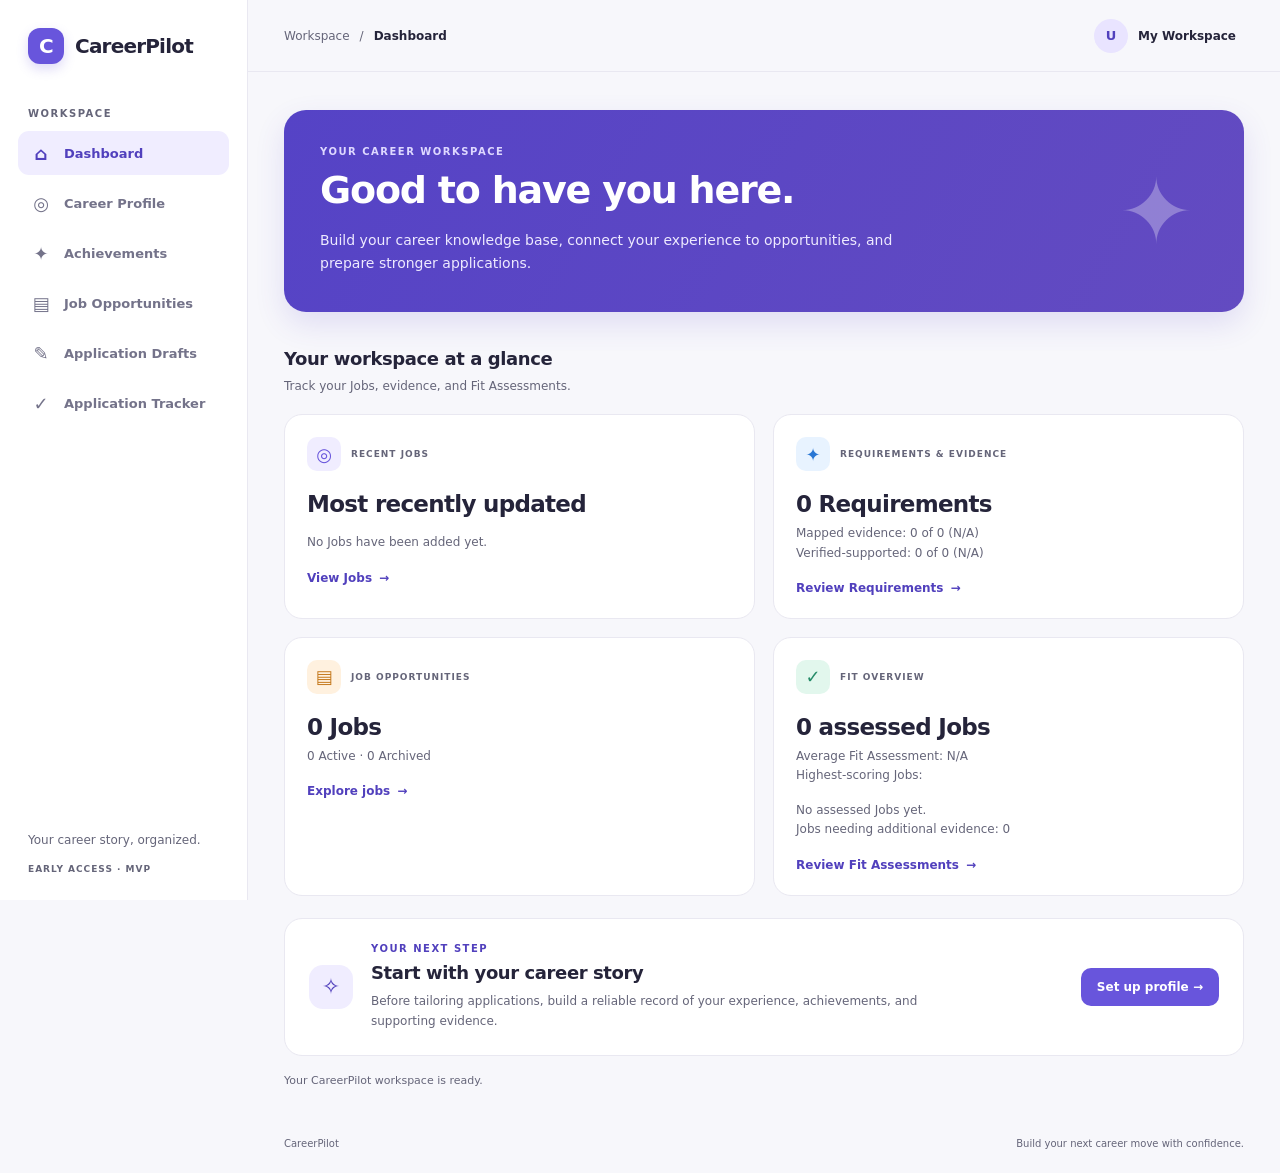
==== commit 29e33adb: "feat(dashboard): add jobs and fit overview (#14)" ====
--- a/index.html
+++ b/index.html
@@ -153,32 +153,45 @@
           <section class="section-heading">
             <div>
               <h2>Your workspace at a glance</h2>
-              <p>These sections will come to life as we build the MVP.</p>
-            </div>
+              <p>Track your Jobs, evidence, and Fit Assessments.</p>
+            </div>
+            <p id="dashboard-summary-error" role="status" aria-live="polite" hidden></p>
           </section>
 
           <section class="summary-grid" aria-label="Workspace overview">
             <article class="summary-card">
               <div class="card-top">
                 <span class="card-icon purple" aria-hidden="true">◎</span>
-                <span class="card-label">CAREER PROFILE</span>
-              </div>
-              <p class="card-value">Not started</p>
-              <p class="card-description">Capture your experience and skills.</p>
-              <a href="#profile" data-view="profile" class="card-link">
-                Build your profile <span aria-hidden="true">→</span>
+                <span class="card-label">RECENT JOBS</span>
+              </div>
+              <p class="card-value">Most recently updated</p>
+              <ul id="dashboard-recent-jobs" aria-label="Three most recently updated Jobs"></ul>
+              <p id="dashboard-recent-jobs-empty" class="card-description" hidden>
+                No Jobs have been added yet.
+              </p>
+              <a href="#jobs" data-view="jobs" class="card-link">
+                View Jobs <span aria-hidden="true">→</span>
               </a>
             </article>
 
             <article class="summary-card">
               <div class="card-top">
                 <span class="card-icon blue" aria-hidden="true">✦</span>
-                <span class="card-label">ACHIEVEMENTS</span>
-              </div>
-              <p class="card-value">0 recorded</p>
-              <p class="card-description">Keep track of evidence-backed results.</p>
-              <a href="#achievements" data-view="achievements" class="card-link">
-                Add achievements <span aria-hidden="true">→</span>
+                <span class="card-label">REQUIREMENTS &amp; EVIDENCE</span>
+              </div>
+              <p class="card-value" id="dashboard-requirement-count">0 Requirements</p>
+              <p class="card-description">
+                Mapped evidence:
+                <span id="dashboard-mapped-requirements">0 of 0</span>
+                (<span id="dashboard-mapped-coverage">N/A</span>)
+              </p>
+              <p class="card-description">
+                Verified-supported:
+                <span id="dashboard-verified-requirements">0 of 0</span>
+                (<span id="dashboard-verified-coverage">N/A</span>)
+              </p>
+              <a href="#jobs" data-view="jobs" class="card-link">
+                Review Requirements <span aria-hidden="true">→</span>
               </a>
             </article>
 
@@ -187,8 +200,10 @@
                 <span class="card-icon orange" aria-hidden="true">▤</span>
                 <span class="card-label">JOB OPPORTUNITIES</span>
               </div>
-              <p class="card-value">0 saved</p>
-              <p class="card-description">Organize roles you want to explore.</p>
+              <p class="card-value" id="dashboard-job-count">0 Jobs</p>
+              <p class="card-description" id="dashboard-job-status-counts">
+                0 Active · 0 Archived
+              </p>
               <a href="#jobs" data-view="jobs" class="card-link">
                 Explore jobs <span aria-hidden="true">→</span>
               </a>
@@ -197,12 +212,26 @@
             <article class="summary-card">
               <div class="card-top">
                 <span class="card-icon green" aria-hidden="true">✓</span>
-                <span class="card-label">APPLICATIONS</span>
-              </div>
-              <p class="card-value">0 tracked</p>
-              <p class="card-description">Keep your application process organized.</p>
-              <a href="#applications" data-view="applications" class="card-link">
-                View tracker <span aria-hidden="true">→</span>
+                <span class="card-label">FIT OVERVIEW</span>
+              </div>
+              <p class="card-value">
+                <span id="dashboard-assessed-job-count">0</span> assessed Jobs
+              </p>
+              <p class="card-description">
+                Average Fit Assessment:
+                <span id="dashboard-average-score">N/A</span>
+              </p>
+              <p class="card-description">Highest-scoring Jobs:</p>
+              <ul id="dashboard-strongest-jobs" aria-label="Highest-scoring assessed Jobs"></ul>
+              <p id="dashboard-strongest-jobs-empty" class="card-description" hidden>
+                No assessed Jobs yet.
+              </p>
+              <p class="card-description">
+                Jobs needing additional evidence:
+                <span id="dashboard-jobs-needing-evidence">0</span>
+              </p>
+              <a href="#jobs" data-view="jobs" class="card-link">
+                Review Fit Assessments <span aria-hidden="true">→</span>
               </a>
             </article>
           </section>
@@ -211,14 +240,15 @@
             <div class="next-step-icon" aria-hidden="true">✧</div>
             <div>
               <p class="eyebrow">YOUR NEXT STEP</p>
-              <h2>Start with your career story</h2>
-              <p>
+              <h2 id="dashboard-next-step-heading">Start with your career story</h2>
+              <p id="dashboard-next-step-description">
                 Before tailoring applications, build a reliable record of your
                 experience, achievements, and supporting evidence.
               </p>
             </div>
             <a href="#profile" data-view="profile" class="primary-link">
-              Set up profile <span aria-hidden="true">→</span>
+              <span id="dashboard-next-step-link-label">Set up profile</span>
+              <span aria-hidden="true">→</span>
             </a>
           </section>
         </section>
@@ -667,13 +697,14 @@
           class="achievement-delete-dialog"
           id="achievement-delete-dialog"
           aria-labelledby="achievement-delete-dialog-title"
-          aria-describedby="achievement-delete-dialog-description"
+          aria-describedby="achievement-delete-dialog-description achievement-delete-mapping-impact"
         >
           <h2 id="achievement-delete-dialog-title">Delete achievement?</h2>
           <p id="achievement-delete-dialog-description">
             Delete <strong id="achievement-delete-record-name">this achievement</strong>?
             This action cannot be undone.
           </p>
+          <p id="achievement-delete-mapping-impact" hidden></p>
           <div class="achievement-delete-dialog-actions">
             <button class="achievement-cancel" id="achievement-delete-cancel" type="button">
               Cancel
@@ -868,12 +899,63 @@
               </div>
             </dl>
 
+            <section
+              class="job-fit-assessment"
+              aria-labelledby="job-fit-assessment-title"
+            >
+              <h3 id="job-fit-assessment-title">Fit Assessment</h3>
+              <p
+                class="job-fit-assessment__status"
+                id="job-fit-assessment-status"
+                role="status"
+                aria-live="polite"
+              ></p>
+              <dl class="job-fit-assessment__summary" id="job-fit-assessment-summary">
+                <div>
+                  <dt>Overall score (documented evidence coverage)</dt>
+                  <dd id="job-fit-assessment-score"></dd>
+                </div>
+                <div>
+                  <dt>Supported Requirements</dt>
+                  <dd id="job-fit-assessment-requirements"></dd>
+                </div>
+                <div>
+                  <dt>Mandatory Requirements</dt>
+                  <dd id="job-fit-assessment-mandatory"></dd>
+                </div>
+              </dl>
+              <p
+                class="job-fit-assessment__empty"
+                id="job-fit-assessment-empty"
+                hidden
+              ></p>
+              <ol
+                class="job-fit-assessment__results"
+                id="job-fit-assessment-results"
+                aria-label="Fit Assessment Requirement results"
+              ></ol>
+            </section>
+
             <section class="job-requirements" aria-labelledby="job-requirements-title">
-              <h3 id="job-requirements-title">Requirements</h3>
-              <p>
-                Requirement management will be available in a future update.
-                Requirements you add to this Job will appear here.
-              </p>
+              <div class="job-requirements__heading">
+                <h3 id="job-requirements-title">Requirements</h3>
+                <button
+                  class="job-action"
+                  id="requirement-add-action"
+                  type="button"
+                >
+                  Add Requirement
+                </button>
+              </div>
+              <p class="job-requirements__empty" id="job-requirements-empty">
+                No Requirements added to this Job yet.
+              </p>
+              <div
+                class="job-requirements__list"
+                id="job-requirements-list"
+                role="list"
+                aria-label="Requirements"
+              ></div>
             </section>
           </section>
         </section>
@@ -984,6 +1066,183 @@
           </form>
         </dialog>
 
+        <dialog
+          class="requirement-dialog"
+          id="requirement-dialog"
+          aria-labelledby="requirement-dialog-title"
+          aria-describedby="requirement-dialog-description"
+        >
+          <h2 id="requirement-dialog-title">Add or edit a Requirement</h2>
+          <p id="requirement-dialog-description">
+            Capture a Requirement for this Job and indicate its importance.
+          </p>
+          <form class="job-form" id="requirement-form" novalidate>
+            <h3 class="job-form-title" id="requirement-form-title">Add Requirement</h3>
+
+            <div class="job-form-fields">
+              <div class="profile-field">
+                <label for="requirement-description">
+                  Description <span aria-hidden="true">*</span>
+                </label>
+                <textarea
+                  id="requirement-description"
+                  name="description"
+                  rows="5"
+                  aria-describedby="requirement-description-error"
+                  required
+                ></textarea>
+                <p class="profile-field-error" id="requirement-description-error" hidden></p>
+              </div>
+
+              <div class="profile-field">
+                <label for="requirement-category">Category</label>
+                <select
+                  id="requirement-category"
+                  name="category"
+                  aria-describedby="requirement-category-error"
+                >
+                  <option value="skill">Skill</option>
+                  <option value="experience">Experience</option>
+                  <option value="education">Education</option>
+                  <option value="certification">Certification</option>
+                  <option value="responsibility">Responsibility</option>
+                  <option value="other" selected>Other</option>
+                </select>
+                <p class="profile-field-error" id="requirement-category-error" hidden></p>
+              </div>
+
+              <div class="profile-field">
+                <label for="requirement-importance">
+                  Importance <span aria-hidden="true">*</span>
+                </label>
+                <select
+                  id="requirement-importance"
+                  name="importance"
+                  aria-describedby="requirement-importance-error"
+                  required
+                >
+                  <option value="" selected disabled>Select an importance</option>
+                  <option value="mandatory">Mandatory</option>
+                  <option value="preferred">Preferred</option>
+                </select>
+                <p class="profile-field-error" id="requirement-importance-error" hidden></p>
+              </div>
+            </div>
+
+            <div class="profile-form-actions">
+              <button class="profile-submit" id="requirement-submit" type="submit">
+                Add Requirement
+              </button>
+              <button class="achievement-cancel" id="requirement-cancel" type="button">
+                Cancel
+              </button>
+            </div>
+          </form>
+        </dialog>
+
+        <dialog
+          class="requirement-delete-dialog"
+          id="requirement-delete-dialog"
+          aria-labelledby="requirement-delete-dialog-title"
+          aria-describedby="requirement-delete-description"
+        >
+          <h2 id="requirement-delete-dialog-title">Delete this Requirement?</h2>
+          <p id="requirement-delete-description"></p>
+          <div class="job-delete-dialog-actions">
+            <button class="job-action" id="requirement-delete-cancel" type="button">
+              Cancel
+            </button>
+            <button
+              class="job-action job-action--delete"
+              id="requirement-delete-confirm"
+              type="button"
+            >
+              Delete Requirement
+            </button>
+          </div>
+        </dialog>
+
+        <dialog
+          class="achievement-mapping-selector-dialog"
+          id="achievement-mapping-selector-dialog"
+          aria-labelledby="achievement-mapping-selector-title"
+          aria-describedby="achievement-mapping-selector-description"
+        >
+          <h2 id="achievement-mapping-selector-title">Add an Achievement</h2>
+          <p id="achievement-mapping-selector-description">
+            Choose an existing Achievement to map to this Requirement:
+            <strong id="achievement-mapping-selector-requirement"></strong>
+          </p>
+          <div class="achievement-mapping-search">
+            <label for="achievement-mapping-search">Search Achievements</label>
+            <input
+              id="achievement-mapping-search"
+              type="search"
+              autocomplete="off"
+              aria-controls="achievement-mapping-results"
+            >
+          </div>
+          <div id="achievement-mapping-results" class="achievement-mapping-results">
+            <details
+              class="achievement-mapping-group"
+              id="achievement-mapping-verified-group"
+              open
+            >
+              <summary id="achievement-mapping-verified-heading">Verified (0)</summary>
+              <ul
+                class="achievement-mapping-options"
+                id="achievement-mapping-verified-list"
+                aria-label="Verified Achievements"
+              ></ul>
+            </details>
+            <details
+              class="achievement-mapping-group"
+              id="achievement-mapping-unverified-group"
+              open
+            >
+              <summary id="achievement-mapping-unverified-heading">Unverified (0)</summary>
+              <ul
+                class="achievement-mapping-options"
+                id="achievement-mapping-unverified-list"
+                aria-label="Unverified Achievements"
+              ></ul>
+            </details>
+          </div>
+          <p id="achievement-mapping-no-achievements" hidden>
+            Create an Achievement before mapping evidence to a Requirement.
+          </p>
+          <button
+            class="job-action"
+            id="achievement-mapping-go-to-achievements"
+            type="button"
+            hidden
+          >
+            Go to Achievements
+          </button>
+          <p id="achievement-mapping-all-mapped" hidden>
+            All existing Achievements are already mapped to this Requirement.
+          </p>
+          <div id="achievement-mapping-no-matches" hidden>
+            <p>No Achievements match your search</p>
+            <button
+              class="job-action"
+              id="achievement-mapping-search-clear"
+              type="button"
+            >
+              Clear search
+            </button>
+          </div>
+          <div class="achievement-mapping-selector-actions">
+            <button
+              class="achievement-cancel"
+              id="achievement-mapping-cancel"
+              type="button"
+            >
+              Cancel
+            </button>
+          </div>
+        </dialog>
+
         <section
           class="placeholder-view"
           data-page-view="drafts"
--- a/src/css/styles.css
+++ b/src/css/styles.css
@@ -1068,7 +1068,8 @@
 }
 
 .profile-field input,
-.profile-field textarea {
+.profile-field textarea,
+.profile-field select {
   display: block;
   width: 100%;
   min-height: 44px;
@@ -1095,13 +1096,15 @@
 
 .profile-field input:focus-visible,
 .profile-field textarea:focus-visible,
+.profile-field select:focus-visible,
 .profile-submit:focus-visible {
   outline: 3px solid #5140bd;
   outline-offset: 3px;
 }
 
 .profile-field input[aria-invalid="true"],
-.profile-field textarea[aria-invalid="true"] {
+.profile-field textarea[aria-invalid="true"],
+.profile-field select[aria-invalid="true"] {
   border-color: #a12622;
 }
 
@@ -1523,7 +1526,10 @@
 }
 
 .job-dialog,
-.job-delete-dialog {
+.job-delete-dialog,
+.requirement-dialog,
+.requirement-delete-dialog,
+.achievement-mapping-selector-dialog {
   width: min(680px, calc(100vw - 32px));
   max-width: 100%;
   max-height: calc(100vh - 32px);
@@ -1539,13 +1545,19 @@
 }
 
 .job-dialog::backdrop,
-.job-delete-dialog::backdrop {
+.job-delete-dialog::backdrop,
+.requirement-dialog::backdrop,
+.requirement-delete-dialog::backdrop,
+.achievement-mapping-selector-dialog::backdrop {
   background: rgb(37 36 58 / 56%);
   backdrop-filter: blur(2px);
 }
 
 .job-dialog > h2,
-.job-delete-dialog > h2 {
+.job-delete-dialog > h2,
+.requirement-dialog > h2,
+.requirement-delete-dialog > h2,
+.achievement-mapping-selector-dialog > h2 {
   margin: 0;
   font-size: clamp(21px, 3vw, 26px);
   line-height: 1.25;
@@ -1553,7 +1565,10 @@
 }
 
 .job-dialog > p,
-.job-delete-dialog > p {
+.job-delete-dialog > p,
+.requirement-dialog > p,
+.requirement-delete-dialog > p,
+.achievement-mapping-selector-dialog > p {
   margin: 10px 0 0;
   color: var(--color-muted);
   font-size: 14px;
@@ -1573,6 +1588,114 @@
   margin-top: 22px;
 }
 
+.achievement-mapping-search {
+  display: grid;
+  gap: 7px;
+  margin-top: 20px;
+}
+
+.achievement-mapping-search label {
+  color: var(--color-text);
+  font-size: 13px;
+  font-weight: 700;
+}
+
+.achievement-mapping-search input {
+  width: 100%;
+  min-height: 44px;
+  padding: 9px 11px;
+  color: var(--color-text);
+  background: #fff;
+  border: 1px solid var(--color-border);
+  border-radius: 8px;
+  font: inherit;
+}
+
+.achievement-mapping-search input:focus-visible {
+  outline: 3px solid #5140bd;
+  outline-offset: 2px;
+}
+
+.achievement-mapping-results {
+  display: grid;
+  gap: 10px;
+  margin-top: 14px;
+}
+
+.achievement-mapping-group {
+  min-width: 0;
+  border: 1px solid var(--color-border);
+  border-radius: 9px;
+}
+
+.achievement-mapping-group summary {
+  padding: 11px 13px;
+  color: var(--color-text);
+  font-size: 14px;
+  font-weight: 700;
+  cursor: pointer;
+}
+
+.achievement-mapping-group summary:focus-visible {
+  outline: 3px solid #5140bd;
+  outline-offset: 2px;
+}
+
+.achievement-mapping-options {
+  display: grid;
+  gap: 8px;
+  margin: 0;
+  padding: 0 10px 10px;
+  list-style: none;
+}
+
+.achievement-mapping-option {
+  display: grid;
+  width: 100%;
+  gap: 4px;
+  padding: 10px 12px;
+  color: var(--color-text);
+  text-align: left;
+  background: #faf9ff;
+  border: 1px solid #e1deee;
+  border-radius: 8px;
+  font: inherit;
+  cursor: pointer;
+}
+
+.achievement-mapping-option:hover {
+  background: #f0edff;
+}
+
+.achievement-mapping-option:focus-visible {
+  outline: 3px solid #5140bd;
+  outline-offset: 2px;
+}
+
+.achievement-mapping-option__title {
+  font-size: 14px;
+  font-weight: 700;
+  overflow-wrap: anywhere;
+}
+
+.achievement-mapping-option__context {
+  color: var(--color-muted);
+  font-size: 12px;
+  line-height: 1.5;
+  overflow-wrap: anywhere;
+  white-space: pre-wrap;
+}
+
+.achievement-mapping-selector-actions {
+  display: flex;
+  justify-content: flex-end;
+  margin-top: 18px;
+}
+
+.achievement-mapping-selector-dialog > #achievement-mapping-go-to-achievements {
+  margin-top: 12px;
+}
+
 .job-form {
   margin-top: 26px;
   padding-top: 22px;
@@ -1604,6 +1727,14 @@
 .job-form-fields .profile-field:nth-child(3),
 .job-form-fields .profile-field:nth-child(5) {
   grid-column: 1 / -1;
+}
+
+.requirement-dialog .job-form-fields .profile-field:first-child {
+  grid-column: 1 / -1;
+}
+
+.requirement-dialog .job-form-fields .profile-field:nth-child(3) {
+  grid-column: auto;
 }
 
 .job-heading {
@@ -2051,6 +2182,144 @@
   overflow-wrap: anywhere;
 }
 
+.job-fit-assessment {
+  margin-top: 24px;
+  padding: 16px;
+  background: #faf9ff;
+  border: 1px solid var(--color-border);
+  border-radius: 10px;
+}
+
+.job-fit-assessment > h3 {
+  margin: 0;
+  font-size: 15px;
+  line-height: 1.4;
+}
+
+.job-fit-assessment__status,
+.job-fit-assessment__empty {
+  margin: 10px 0 0;
+  color: var(--color-muted);
+  font-size: 13px;
+  line-height: 1.5;
+}
+
+.job-fit-assessment__status {
+  color: var(--color-text);
+  font-weight: 700;
+}
+
+.job-fit-assessment__summary {
+  display: grid;
+  grid-template-columns: repeat(auto-fit, minmax(min(100%, 150px), 1fr));
+  gap: 12px;
+  margin: 12px 0 0;
+}
+
+.job-fit-assessment__summary > div {
+  min-width: 0;
+  padding: 10px;
+  background: #fff;
+  border: 1px solid var(--color-border);
+  border-radius: 8px;
+}
+
+.job-fit-assessment__summary dt {
+  color: var(--color-muted);
+  font-size: 12px;
+  line-height: 1.5;
+}
+
+.job-fit-assessment__summary dd {
+  margin: 4px 0 0;
+  color: var(--color-text);
+  font-size: 15px;
+  font-weight: 700;
+  line-height: 1.5;
+  overflow-wrap: anywhere;
+}
+
+.job-fit-assessment__results {
+  display: grid;
+  gap: 10px;
+  margin: 14px 0 0;
+  padding-left: 24px;
+}
+
+.job-fit-assessment__result {
+  min-width: 0;
+  padding: 12px;
+  background: #fff;
+  border: 1px solid var(--color-border);
+  border-radius: 8px;
+}
+
+.job-fit-assessment__requirement {
+  margin: 0;
+  color: var(--color-text);
+  font-size: 14px;
+  line-height: 1.5;
+  overflow-wrap: anywhere;
+  white-space: pre-wrap;
+}
+
+.job-fit-assessment__result-status {
+  margin: 6px 0 0;
+  color: var(--color-text);
+  font-size: 12px;
+  font-weight: 700;
+  line-height: 1.5;
+  overflow-wrap: anywhere;
+}
+
+.job-fit-assessment__evidence-groups {
+  display: grid;
+  gap: 8px;
+  margin-top: 10px;
+}
+
+.job-fit-assessment__evidence {
+  min-width: 0;
+  padding: 8px 10px;
+  border: 1px solid var(--color-border);
+  border-radius: 7px;
+}
+
+.job-fit-assessment__evidence--verified {
+  background: #f3f8f3;
+  border-color: #b7cfb9;
+}
+
+.job-fit-assessment__evidence--unverified {
+  background: #f5f4f8;
+}
+
+.job-fit-assessment__evidence-heading {
+  margin: 0;
+  color: var(--color-text);
+  font-size: 12px;
+  line-height: 1.5;
+  overflow-wrap: anywhere;
+}
+
+.job-fit-assessment__evidence-list {
+  display: grid;
+  gap: 4px;
+  margin: 5px 0 0;
+  padding-left: 20px;
+  color: var(--color-muted);
+  font-size: 12px;
+  line-height: 1.5;
+  overflow-wrap: anywhere;
+}
+
+.job-fit-assessment__no-evidence {
+  margin: 8px 0 0;
+  color: var(--color-muted);
+  font-size: 12px;
+  line-height: 1.5;
+}
+
 .job-requirements {
   margin-top: 24px;
   padding: 16px;
@@ -2059,16 +2328,156 @@
   border-radius: 10px;
 }
 
-.job-requirements p {
+.job-requirements__heading {
+  display: flex;
+  flex-wrap: wrap;
+  align-items: center;
+  justify-content: space-between;
+  gap: 12px;
+}
+
+.job-requirements__empty {
+  margin: 12px 0 0;
+  color: var(--color-muted);
+  font-size: 13px;
+  line-height: 1.6;
+}
+
+.job-requirements__list {
+  display: grid;
+  gap: 12px;
+  min-width: 0;
+  margin-top: 14px;
+}
+
+.job-requirements__list:empty {
+  display: none;
+}
+
+.job-requirement {
+  min-width: 0;
+  padding: 14px;
+  background: #fff;
+  border: 1px solid var(--color-border);
+  border-radius: 9px;
+}
+
+.job-requirement__description {
+  min-width: 0;
+  margin: 0;
+  color: var(--color-text);
+  font-size: 14px;
+  line-height: 1.6;
+  overflow-wrap: anywhere;
+  white-space: pre-wrap;
+}
+
+.job-requirement__details {
+  display: flex;
+  flex-wrap: wrap;
+  gap: 8px;
+  margin-top: 10px;
+}
+
+.job-requirement__category,
+.job-requirement__importance {
+  max-width: 100%;
+  padding: 3px 9px;
+  color: var(--color-primary-dark);
+  background: #f5f3ff;
+  border: 1px solid #d7d1f4;
+  border-radius: 999px;
+  font-size: 12px;
+  font-weight: 700;
+  line-height: 1.5;
+  overflow-wrap: anywhere;
+}
+
+.job-requirement__importance {
+  color: #4b4b60;
+  background: #f1f1f5;
+  border-color: #cfcfdb;
+}
+
+.job-requirement__evidence {
+  display: grid;
+  gap: 12px;
+  margin-top: 14px;
+}
+
+.job-requirement__evidence-group {
+  min-width: 0;
+  padding: 10px;
+  background: #faf9ff;
+  border: 1px solid #e1deee;
+  border-radius: 8px;
+}
+
+.job-requirement__evidence-heading {
+  margin: 0;
+  color: var(--color-text);
+  font-size: 13px;
+  line-height: 1.5;
+}
+
+.job-requirement__evidence-empty,
+.job-requirement__evidence-context {
+  margin: 5px 0 0;
+  color: var(--color-muted);
+  font-size: 12px;
+  line-height: 1.5;
+  overflow-wrap: anywhere;
+  white-space: pre-wrap;
+}
+
+.job-requirement__evidence-list {
+  display: grid;
+  gap: 10px;
   margin: 8px 0 0;
-  color: var(--color-muted);
-  font-size: 13px;
-  line-height: 1.6;
+  padding: 0;
+  list-style: none;
+}
+
+.job-requirement__evidence-item {
+  min-width: 0;
+  padding-top: 8px;
+  border-top: 1px solid #e1deee;
+}
+
+.job-requirement__evidence-title {
+  margin: 0;
+  color: var(--color-text);
+  font-size: 13px;
+  font-weight: 700;
+  line-height: 1.5;
+  overflow-wrap: anywhere;
+}
+
+.job-requirement__evidence-actions {
+  display: flex;
+  flex-wrap: wrap;
+  gap: 8px;
+  margin-top: 8px;
+}
+
+.job-requirement__actions {
+  display: flex;
+  flex-wrap: wrap;
+  gap: 8px;
+  margin-top: 12px;
+}
+
+.job-requirement__actions button:focus-visible,
+.job-requirements__heading button:focus-visible {
+  outline: 3px solid #5140bd;
+  outline-offset: 3px;
 }
 
 @media (max-width: 520px) {
   .job-dialog,
-  .job-delete-dialog {
+  .job-delete-dialog,
+  .requirement-dialog,
+  .requirement-delete-dialog {
     width: calc(100vw - 24px);
     max-height: calc(100vh - 24px);
     max-height: calc(100dvh - 24px);
@@ -2085,11 +2494,17 @@
     grid-column: auto;
   }
 
-  .job-dialog .profile-form-actions {
+  .requirement-dialog .job-form-fields .profile-field:first-child {
+    grid-column: auto;
+  }
+
+  .job-dialog .profile-form-actions,
+  .requirement-dialog .profile-form-actions {
     flex-direction: column-reverse;
   }
 
-  .job-dialog .profile-form-actions button {
+  .job-dialog .profile-form-actions button,
+  .requirement-dialog .profile-form-actions button {
     width: 100%;
   }
 
@@ -2098,6 +2513,32 @@
   }
 
   .job-delete-dialog-actions button {
+    width: 100%;
+  }
+
+  .job-requirements__heading {
+    align-items: stretch;
+    flex-direction: column;
+  }
+
+  .job-requirements__heading button,
+  .job-requirement__actions {
+    width: 100%;
+  }
+
+  .job-requirement__actions {
+    flex-direction: column;
+  }
+
+  .job-requirement__actions button {
+    width: 100%;
+  }
+
+  .job-requirement__evidence-actions {
+    flex-direction: column;
+  }
+
+  .job-requirement__evidence-actions button {
     width: 100%;
   }
 
